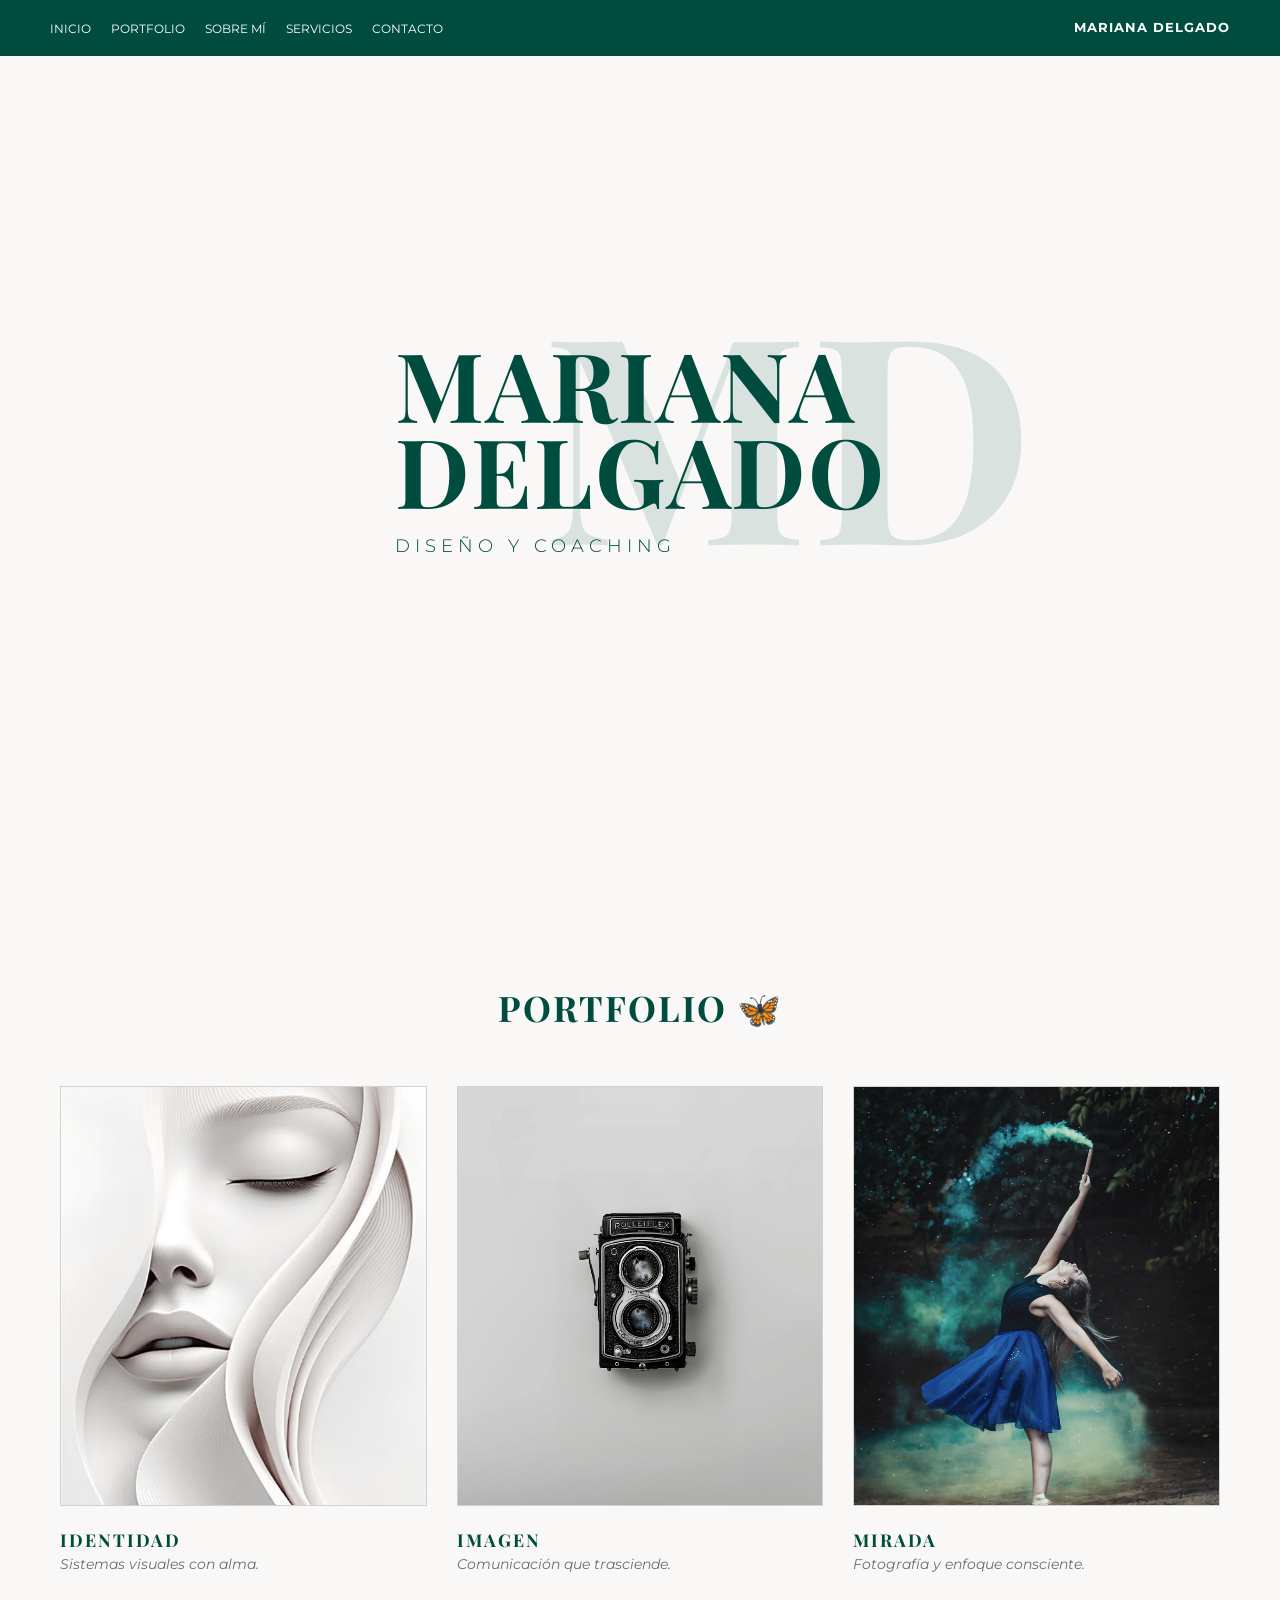
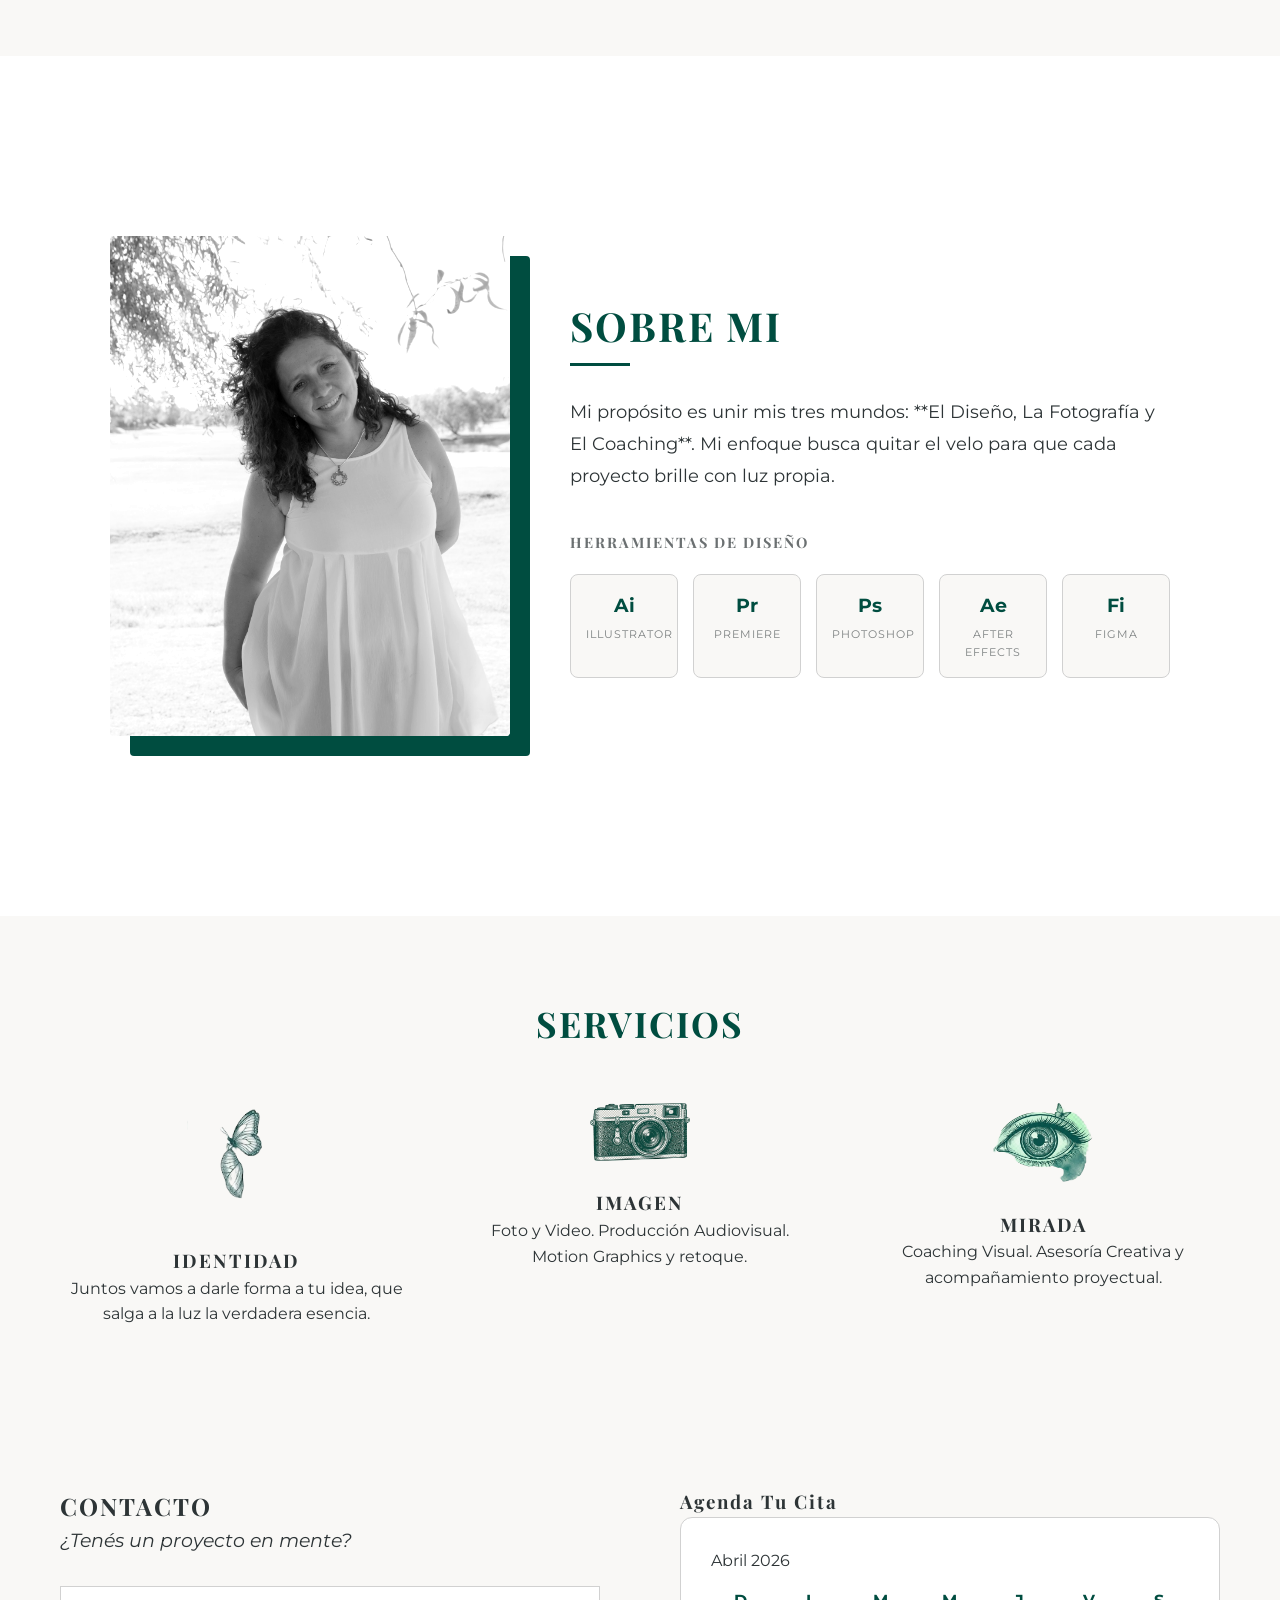
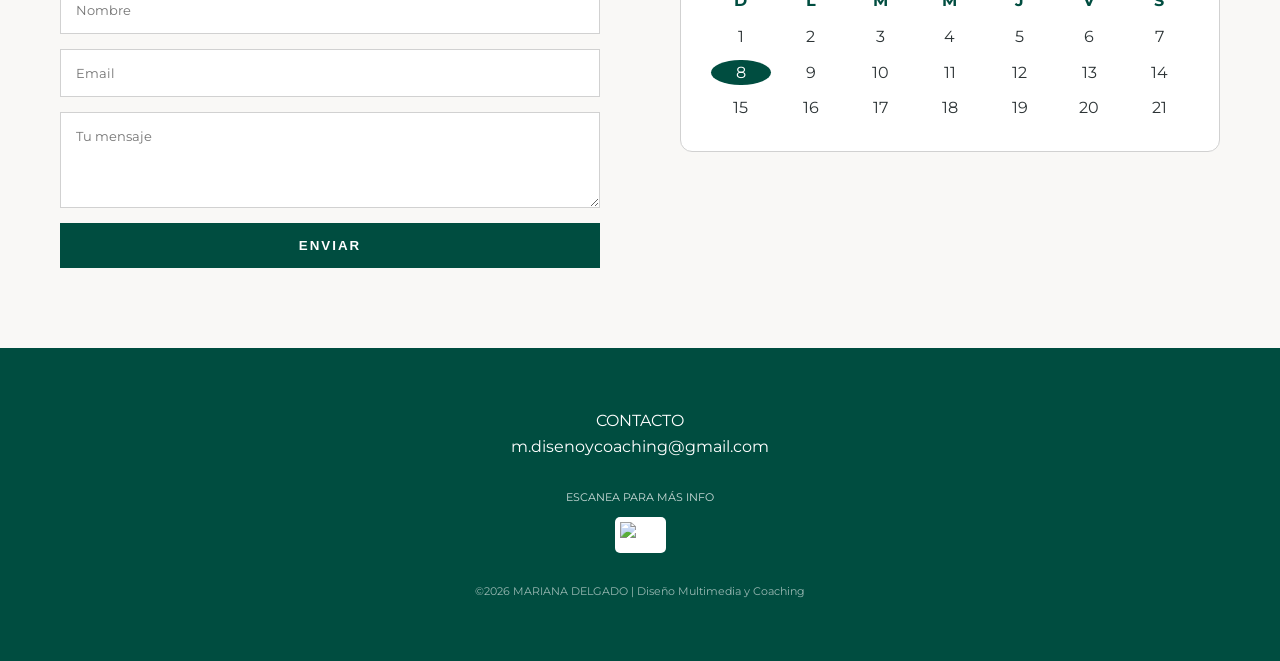
==== index.html @ 4bd64c2e "arreglo2" ====
<!DOCTYPE html>
<html lang="es">
<head>
    <meta charset="UTF-8">
    <meta name="viewport" content="width=device-width, initial-scale=1.0">
    <title>Mariana Delgado | Diseño & Coaching</title>
    <link rel="stylesheet" href="style.css">
    <link href="https://fonts.googleapis.com/css2?family=Montserrat:wght@300;400;700&family=Playfair+Display:ital,wght@0,400;0,700;1,400&display=swap" rel="stylesheet">
</head>
<body>

    <header>
        <nav>
            <ul class="nav-links">
                <li><a href="#inicio">Inicio</a></li>
                <li><a href="#portfolio">Portfolio</a></li>
                <li><a href="#sobre-mi">Sobre Mí</a></li>
                <li><a href="#servicios">Servicios</a></li>
                <li><a href="#contacto">Contacto</a></li>
            </ul>
            <div class="brand-name">MARIANA DELGADO</div>
        </nav>
    </header>

    <main>
        <!-- SECCIÓN HERO -->
        <section id="inicio" class="hero">
            <div class="hero-container">
                <div class="hero-text">
                    <h1>MARIANA <br> DELGADO <span class="initials-outline">MD</span></h1>
                    <p class="subtitle">DISEÑO Y COACHING</p>
                </div>
            </div>
        </section>

        <!-- PORTFOLIO -->
        <section id="portfolio" class="portfolio">
            <div class="container">
                <h2 class="section-title">PORTFOLIO <span class="icon-butterfly">🦋</span></h2>
                <div class="portfolio-grid">
                    <div class="portfolio-item">
                        <div class="img-container">
                            <img src="imagenes/escultura.jpg" alt="Identidad">
                        </div>
                        <div class="portfolio-text">
                            <h3>IDENTIDAD</h3>
                            <p>Sistemas visuales con alma.</p>
                        </div>
                    </div>
                    <div class="portfolio-item">
                        <div class="img-container">
                            <img src="imagenes/camara.jpg" alt="Imagen">
                        </div>
                        <div class="portfolio-text">
                            <h3>IMAGEN</h3>
                            <p>Comunicación que trasciende.</p>
                        </div>
                    </div>
                    <div class="portfolio-item">
                        <div class="img-container">
                            <img src="imagenes/danza.jpg" alt="Mirada">
                        </div>
                        <div class="portfolio-text">
                            <h3>MIRADA</h3>
                            <p>Fotografía y enfoque consciente.</p>
                        </div>
                    </div>
                </div>
            </div>
        </section>

        <!-- SOBRE MÍ (REDiseño Rectangular) -->
<section id="sobre-mi" class="about">
    <div class="container about-flex">
        <div class="about-image-wrapper">
            <img src="imagenes/foto-personal.png" alt="Mariana Delgado" class="about-img-rect">
            <div class="img-overlay-effect"></div>
        </div>
        
        <div class="about-content">
            <div class="about-header">
                <h2>SOBRE MI</h2>
                <div class="about-line"></div>
            </div>
            
            <p class="about-text">
                Mi propósito es unir mis tres mundos: **El Diseño, La Fotografía y El Coaching**. 
                Mi enfoque busca quitar el velo para que cada proyecto brille con luz propia.
            </p>
            
            <div class="tools-container">
                <h3>Herramientas de Diseño</h3>
                <div class="tools-grid">
                    <div class="tool-box"><span class="tool-tag">Ai</span><p>Illustrator</p></div>
                    <div class="tool-box"><span class="tool-tag">Pr</span><p>Premiere</p></div>
                    <div class="tool-box"><span class="tool-tag">Ps</span><p>Photoshop</p></div>
                    <div class="tool-box"><span class="tool-tag">Ae</span><p>After Effects</p></div>
                    <div class="tool-box"><span class="tool-tag">Fi</span><p>Figma</p></div>
                </div>
            </div>
        </div>
    </div>
</section>

        <!-- SERVICIOS -->
        <section id="servicios" class="services">
            <div class="container">
                <h2 class="section-title">SERVICIOS</h2>
                <div class="services-grid">
                    <div class="service-card">
                        <div class="service-icon-wrapper">
                            <img src="imagenes/identidad2.png" alt="Icono" class="service-png">
                        </div>
                        <h3>IDENTIDAD</h3>
                        <p>Juntos vamos a darle forma a tu idea, que salga a la luz la verdadera esencia.</p>
                    </div>
                    <div class="service-card">
                        <div class="service-icon-wrapper">
                            <img src="imagenes/camaravintage.png" alt="Icono" class="service-png">
                        </div>
                        <h3>IMAGEN</h3>
                        <p>Foto y Video. Producción Audiovisual. Motion Graphics y retoque.</p>
                    </div>
                    <div class="service-card">
                        <div class="service-icon-wrapper">
                            <img src="imagenes/mirada 1.png" alt="Icono" class="service-png">
                        </div>
                        <h3>MIRADA</h3>
                        <p>Coaching Visual. Asesoría Creativa y acompañamiento proyectual.</p>
                    </div>
                </div>
            </div>
        </section>

        <!-- CONTACTO -->
        <section id="contacto" class="contact-section">
            <div class="container contact-grid">
                <div class="contacto-bloque">
                    <div class="contacto-header">
                        <h2>CONTACTO</h2>
                        <p>¿Tenés un proyecto en mente?</p>
                    </div>
                    <form action="#" method="post" class="formulario-limpio" id="miFormulario">
                        <input type="text" name="nombre" placeholder="Nombre" required>
                        <input type="email" name="email" placeholder="Email" required>
                        <textarea name="mensaje" placeholder="Tu mensaje" rows="4" required></textarea>
                        <button type="submit" class="btn-enviar">ENVIAR</button>
                    </form>
                </div>

                <div class="calendar-container">
                    <h3>Agenda Tu Cita</h3>
                    <div class="calendar-box">
                        <div class="cal-header">Abril 2026</div>
                        <div class="cal-days">
                            <span class="day-name">D</span><span class="day-name">L</span><span class="day-name">M</span><span class="day-name">M</span><span class="day-name">J</span><span class="day-name">V</span><span class="day-name">S</span>
                            <span class="inactive">1</span><span>2</span><span>3</span><span>4</span><span>5</span><span>6</span><span>7</span>
                            <span class="active">8</span><span>9</span><span>10</span><span>11</span><span>12</span><span>13</span><span>14</span>
                            <span>15</span><span>16</span><span>17</span><span>18</span><span>19</span><span>20</span><span>21</span>
                        </div>
                    </div>
                </div>
            </div>
        </section>
    </main>

    <footer>
        <div class="footer-content">
            <p>CONTACTO</p>
            <p class="email-footer">m.disenoycoaching@gmail.com</p>
            
            <div class="qr-container">
                <p style="font-size: 0.7rem; margin-bottom: 10px; opacity: 0.8;">ESCANEA PARA MÁS INFO</p>
                <img src="imagenes/codigo-qr.png" alt="QR" class="qr-code">
            </div>

            <p class="copy">©2026 MARIANA DELGADO | Diseño Multimedia y Coaching</p>
        </div>
    </footer>

    <script>
        document.getElementById('miFormulario').addEventListener('submit', function(e) {
            e.preventDefault();
            alert('¡Enviaste la información con éxito! En breve nos contactaremos.');
            this.reset();
        });
    </script>
</body>
</html>
---- style.css ----
/* --- VARIABLES Y RESET --- */
:root {
    --verde-principal: #004D40;
    --texto: #2D3436;
    --blanco-fondo: #F9F8F6;
    --gris-borde: #D1D1D1;
    --transition: all 0.4s cubic-bezier(0.25, 0.46, 0.45, 0.94);
}

* {
    margin: 0;
    padding: 0;
    box-sizing: border-box;
}

html { scroll-behavior: smooth; }

body {
    font-family: 'Montserrat', sans-serif;
    color: var(--texto);
    background-color: var(--blanco-fondo);
    line-height: 1.6;
    overflow-x: hidden;
}

/* --- TIPOGRAFÍAS --- */
h1, h2, h3 {
    font-family: 'Playfair Display', serif;
    letter-spacing: 2px;
}

.container {
    max-width: 1200px;
    margin: 0 auto;
    padding: 80px 20px;
}

/* --- HEADER --- */
header {
    background: var(--verde-principal);
    padding: 15px 50px;
    position: fixed;
    width: 100%;
    top: 0;
    z-index: 1000;
}

nav {
    display: flex;
    justify-content: space-between;
    align-items: center;
}

.nav-links {
    display: flex;
    list-style: none;
    gap: 20px;
}

.nav-links a {
    color: white;
    text-decoration: none;
    font-size: 0.75rem;
    text-transform: uppercase;
    transition: opacity 0.3s;
}

.nav-links a:hover { opacity: 0.7; }

.brand-name {
    color: white;
    font-size: 0.8rem;
    font-weight: bold;
    letter-spacing: 1px;
}

/* --- HERO SECTION --- */
.hero {
    height: 100vh;
    display: flex;
    align-items: center;
    position: relative;
}

.hero-container {
    width: 100%;
    display: flex;
    justify-content: center;
}

.hero-text {
    position: relative;
    text-align: left;
}

.hero-text h1 {
    font-size: 6rem;
    color: var(--verde-principal);
    line-height: 0.9;
    z-index: 2;
    position: relative;
}

.initials-outline {
    font-size: 18rem;
    color: var(--verde-principal);
    position: absolute;
    right: -150px;
    top: 50%;
    transform: translateY(-50%);
    pointer-events: none;
    opacity: 0.12;
    font-weight: bold;
    font-family: 'Playfair Display', serif;
}

.subtitle {
    font-size: 1.1rem;
    margin-top: 20px;
    color: var(--verde-principal);
    font-weight: 300;
    letter-spacing: 5px;
}

/* --- PORTFOLIO --- */
.section-title {
    text-align: center;
    font-size: 2.2rem;
    color: var(--verde-principal);
    margin-bottom: 50px;
}

.portfolio-grid {
    display: grid;
    grid-template-columns: repeat(3, 1fr);
    gap: 30px;
}

.img-container {
    border: 1px solid var(--gris-borde);
    height: 420px;
    overflow: hidden;
    margin-bottom: 20px;
    background: #eee;
}

.img-container img {
    width: 100%;
    height: 100%;
    object-fit: cover;
    filter: grayscale(40%);
    transition: transform 0.8s ease, filter 0.8s ease;
}

.portfolio-item:hover .img-container img {
    transform: scale(1.05);
    filter: grayscale(0%);
}

.portfolio-text h3 { font-size: 1.1rem; color: var(--verde-principal); }
.portfolio-text p { font-size: 0.85rem; font-style: italic; opacity: 0.7; }

/* --- SOBRE MI (NUEVO DISEÑO RECTANGULAR) --- */
.about {
    background: #fff;
    padding: 100px 0;
}

.about-flex {
    display: flex;
    gap: 60px;
    align-items: center;
    justify-content: center;
}

/* Imagen Rectangular con Efecto */
.about-image-wrapper {
    position: relative;
    flex: 0 0 400px; /* Ancho fijo para mantener la proporción rectangular */
    height: 500px;
    overflow: hidden;
    border-radius: 4px; /* Bordes apenas redondeados para elegancia */
    box-shadow: 20px 20px 0px var(--verde-principal); /* Sombra sólida decorativa */
    transition: var(--transition);
}

.about-img-rect {
    width: 100%;
    height: 100%;
    object-fit: cover;
    filter: grayscale(100%) contrast(1.1); /* Efecto blanco y negro profesional */
    transition: all 0.6s ease;
}

.about-image-wrapper:hover .about-img-rect {
    filter: grayscale(0%) contrast(1); /* Vuelve al color al pasar el mouse */
    transform: scale(1.05);
}

/* Contenido */
.about-content {
    flex: 1;
    max-width: 600px;
}

.about-header h2 {
    font-size: 2.5rem;
    color: var(--verde-principal);
    margin-bottom: 5px;
}

.about-line {
    width: 60px;
    height: 3px;
    background: var(--verde-principal);
    margin-bottom: 30px;
}

.about-text {
    font-size: 1.1rem;
    line-height: 1.8;
    margin-bottom: 40px;
    color: var(--texto);
}

/* Herramientas Mejor Distribuidas */
.tools-container h3 {
    font-size: 0.9rem;
    text-transform: uppercase;
    letter-spacing: 2px;
    margin-bottom: 20px;
    opacity: 0.7;
}

.tools-grid {
    display: grid;
    grid-template-columns: repeat(auto-fill, minmax(100px, 1fr));
    gap: 15px;
}

.tool-box {
    background: var(--blanco-fondo);
    padding: 15px;
    text-align: center;
    border: 1px solid var(--gris-borde);
    border-radius: 8px;
    transition: all 0.3s ease;
}

.tool-tag {
    display: block;
    font-weight: bold;
    font-size: 1.2rem;
    color: var(--verde-principal);
    margin-bottom: 5px;
}

.tool-box p {
    font-size: 0.7rem;
    text-transform: uppercase;
    letter-spacing: 1px;
    margin: 0;
    opacity: 0.6;
}

/* Efecto hover en herramientas */
.tool-box:hover {
    background: var(--verde-principal);
    border-color: var(--verde-principal);
    transform: translateY(-5px);
}

.tool-box:hover .tool-tag, 
.tool-box:hover p {
    color: white;
    opacity: 1;
}

/* Responsive para esta sección */
@media (max-width: 992px) {
    .about-flex {
        flex-direction: column;
        text-align: center;
    }
    .about-image-wrapper {
        flex: 0 0 auto;
        width: 100%;
        max-width: 350px;
        height: 450px;
        box-shadow: 10px 10px 0px var(--verde-principal);
    }
    .about-line { margin: 0 auto 30px; }
    .tools-grid { justify-content: center; }
}

/* --- SERVICIOS --- */
.services-grid { display: grid; grid-template-columns: repeat(3, 1fr); gap: 50px; text-align: center; }
.service-png { width: 100px; margin-bottom: 20px; transition: transform 0.3s; }
.service-card:hover .service-png { transform: scale(1.1); }

/* --- CONTACTO --- */
.contact-grid { 
    display: grid; 
    grid-template-columns: 1fr 1fr; 
    gap: 80px; 
    align-items: start;
}

.contacto-header { margin-bottom: 30px; }
.contacto-header p { font-style: italic; font-size: 1.2rem; }

.formulario-limpio { display: flex; flex-direction: column; gap: 15px; }
.formulario-limpio input, .formulario-limpio textarea {
    padding: 15px;
    border: 1px solid var(--gris-borde);
    background: white;
    font-family: inherit;
    outline: none;
}

.formulario-limpio input:focus { border-color: var(--verde-principal); }

.btn-enviar {
    background: var(--verde-principal);
    color: white;
    padding: 15px;
    border: none;
    font-weight: bold;
    cursor: pointer;
    letter-spacing: 2px;
    transition: opacity 0.3s;
}

.btn-enviar:hover { opacity: 0.9; }

.calendar-box {
    background: white;
    padding: 30px;
    border: 1px solid var(--gris-borde);
    border-radius: 12px;
}

.cal-days { display: grid; grid-template-columns: repeat(7, 1fr); text-align: center; gap: 10px; margin-top: 15px; }
.day-name { font-weight: bold; color: var(--verde-principal); }
.active { background: var(--verde-principal); color: white; border-radius: 50%; }

/* --- FOOTER --- */
footer {
    background: var(--verde-principal);
    color: white;
    text-align: center;
    padding: 60px 20px;
}

.qr-container { margin: 30px 0; }
.qr-code { 
    width: 100px; 
    background: white; 
    padding: 5px; 
    border-radius: 5px;
}

.copy { font-size: 0.7rem; opacity: 0.6; margin-top: 30px; }

/* --- RESPONSIVE --- */
@media (max-width: 768px) {
    .hero-text h1 { font-size: 3.5rem; }
    .initials-outline { font-size: 8rem; right: -20px; }
    .portfolio-grid, .services-grid, .about-flex, .contact-grid {
        grid-template-columns: 1fr;
        flex-direction: column;
        text-align: center;
        gap: 40px;
    }
    .tools-grid { justify-content: center; flex-wrap: wrap; }
    .about-image img { width: 200px; }
}
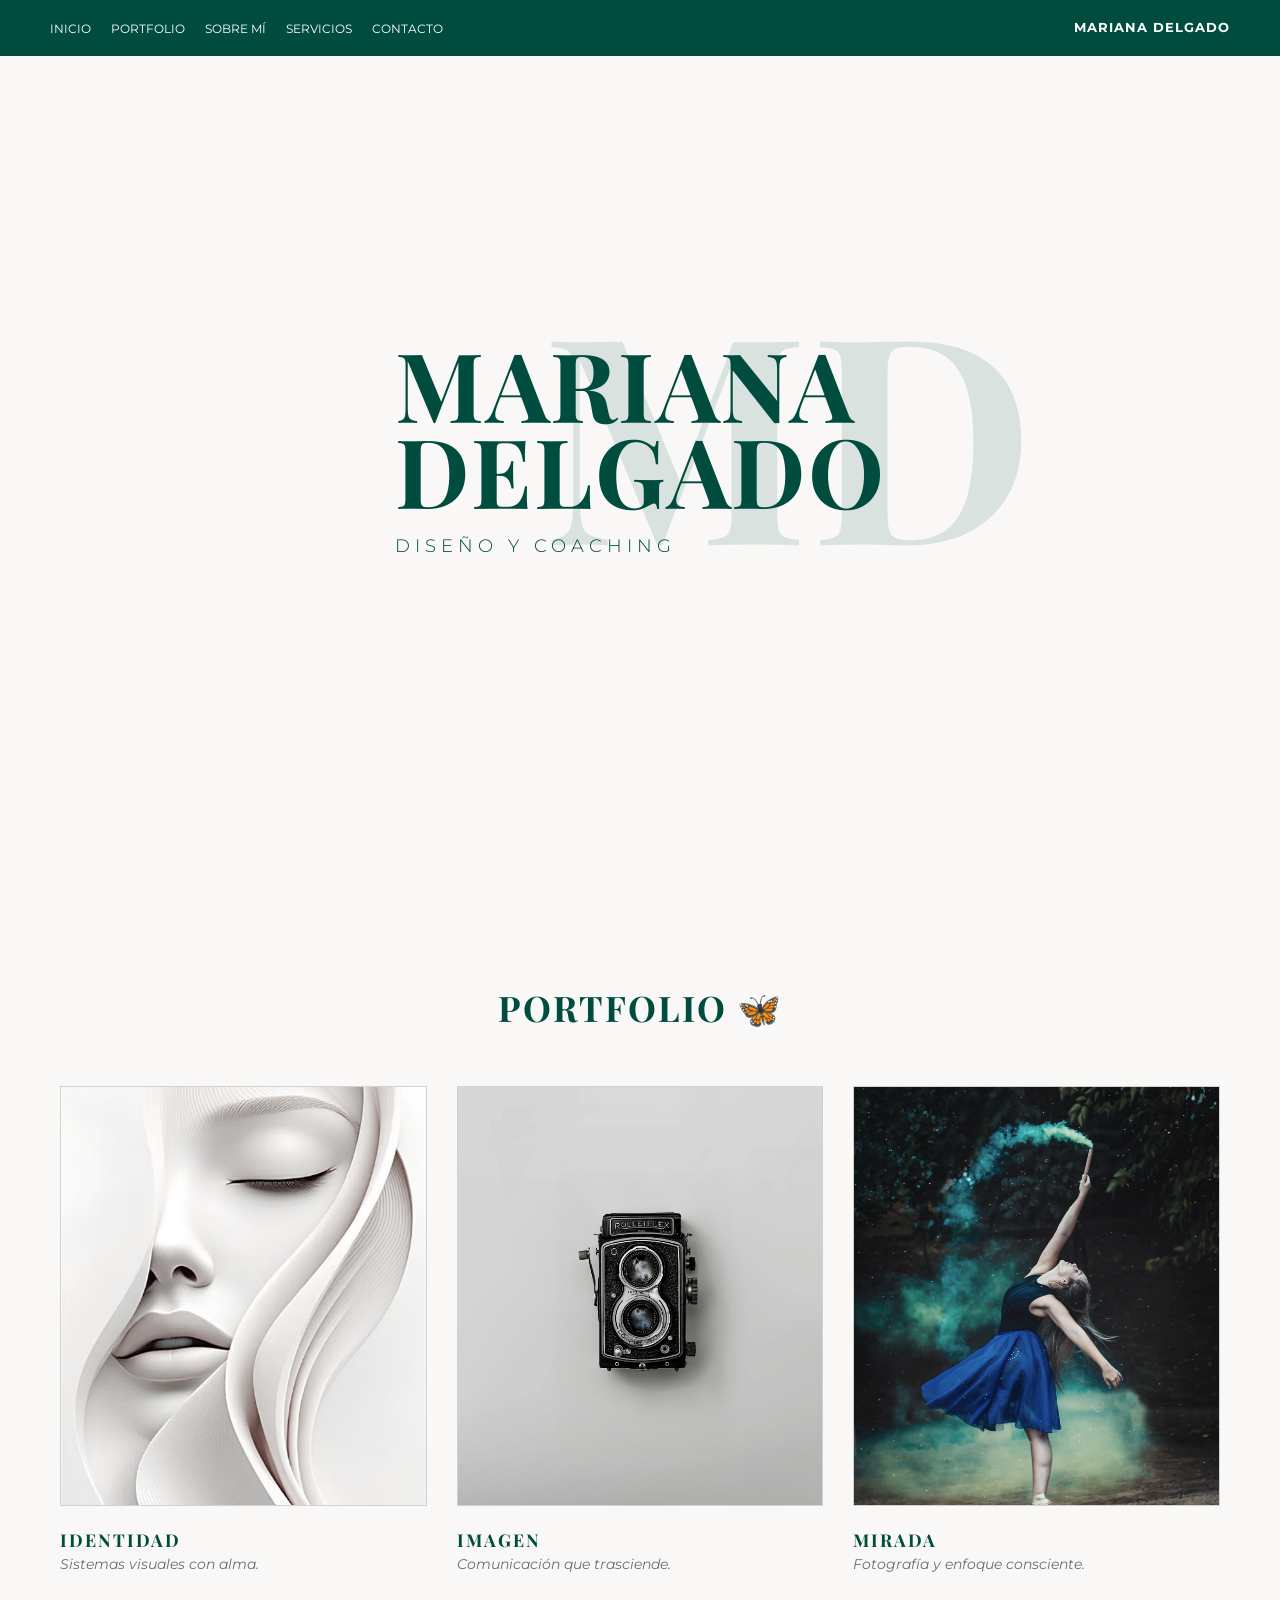
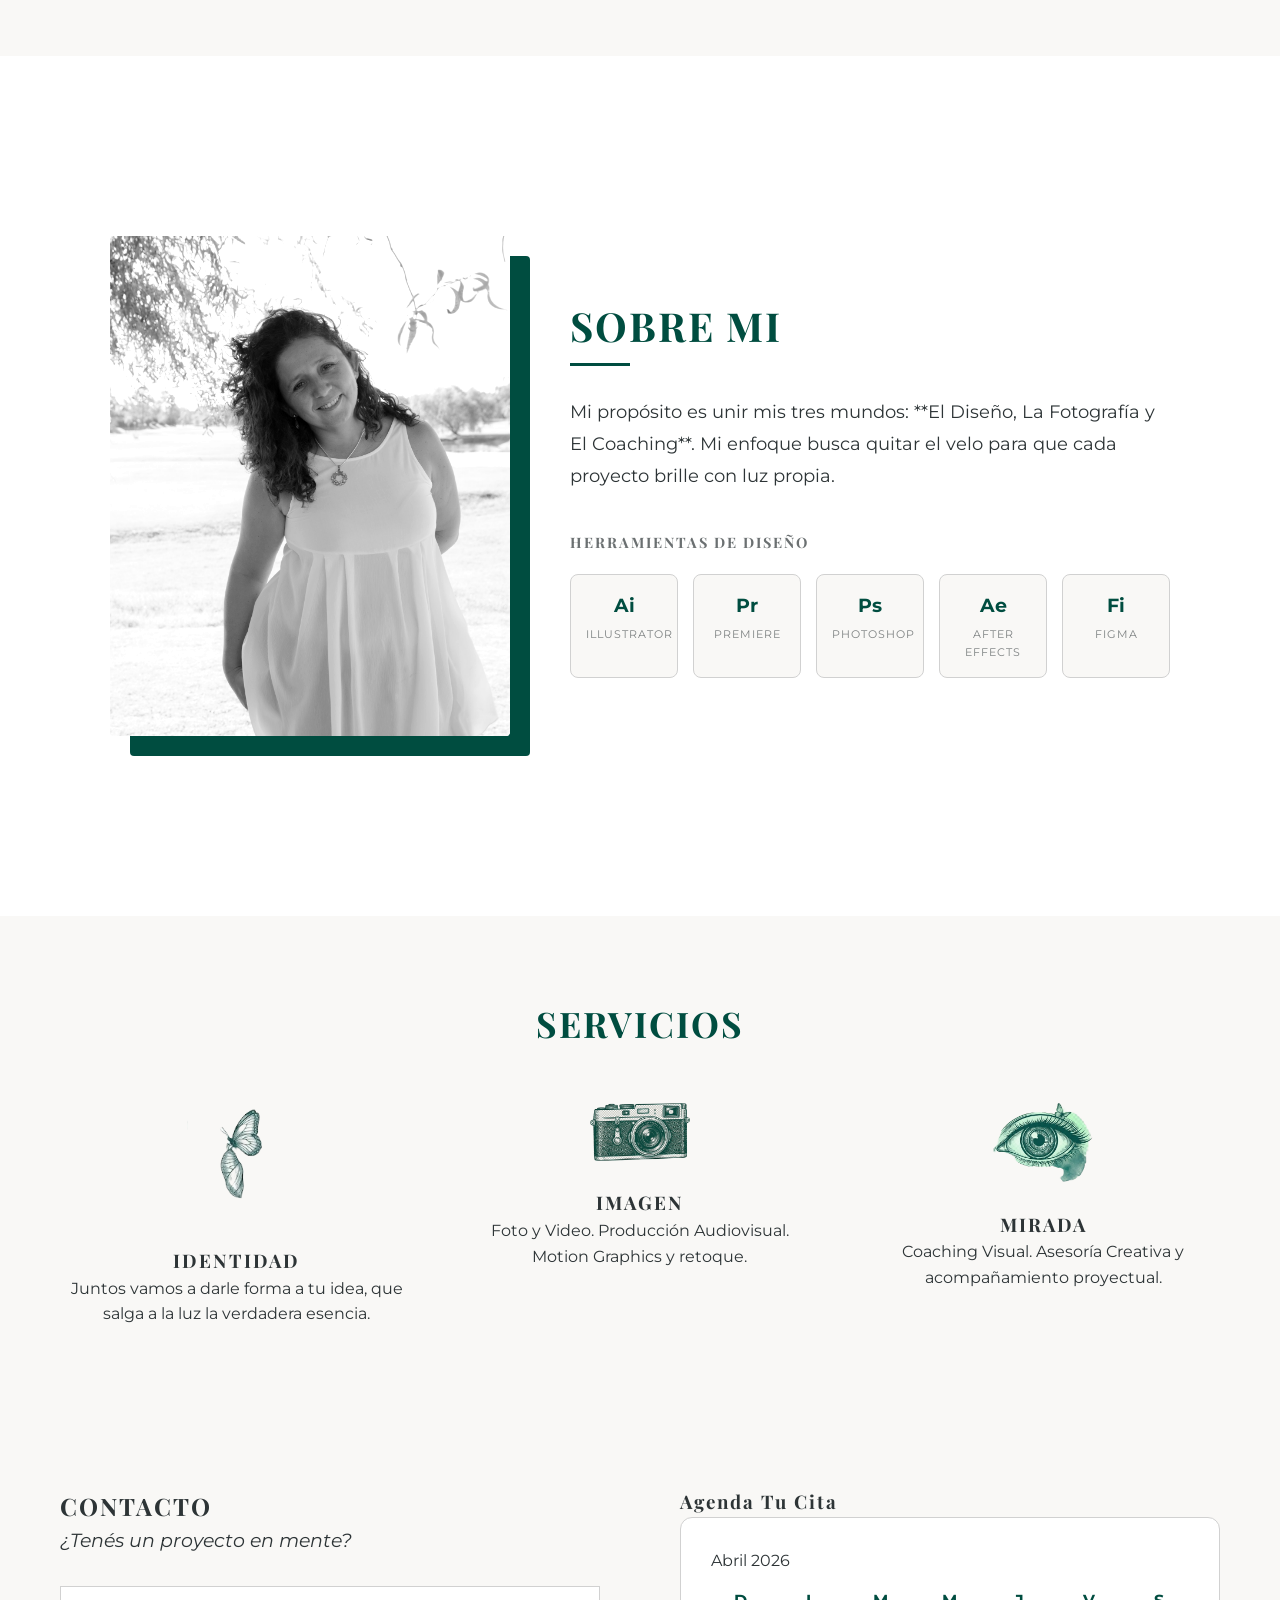
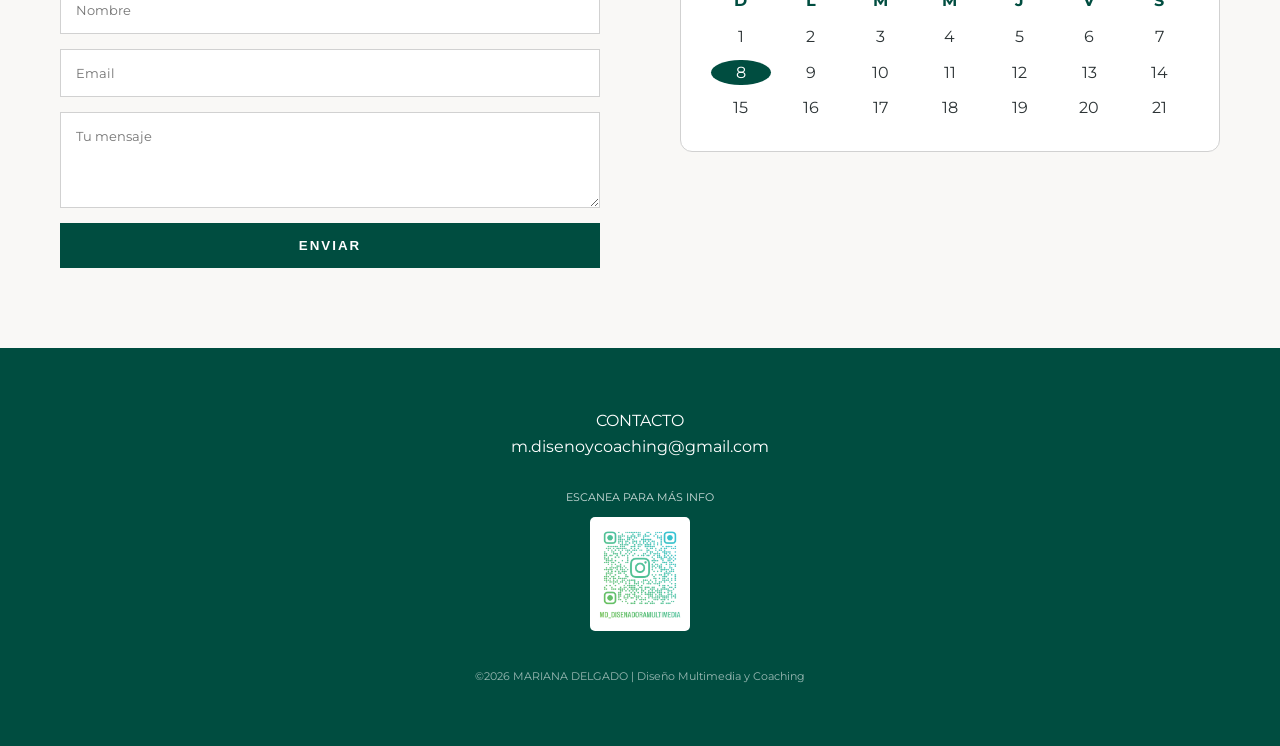
==== commit 352e4ef8: "doas" ====
--- a/index.html
+++ b/index.html
@@ -171,7 +171,7 @@
             
             <div class="qr-container">
                 <p style="font-size: 0.7rem; margin-bottom: 10px; opacity: 0.8;">ESCANEA PARA MÁS INFO</p>
-                <img src="imagenes/codigo-qr.png" alt="QR" class="qr-code">
+                <img src="imagenes/md_disenadoramultimedia_qr.png" alt="QR" class="qr-code">
             </div>
 
             <p class="copy">©2026 MARIANA DELGADO | Diseño Multimedia y Coaching</p>
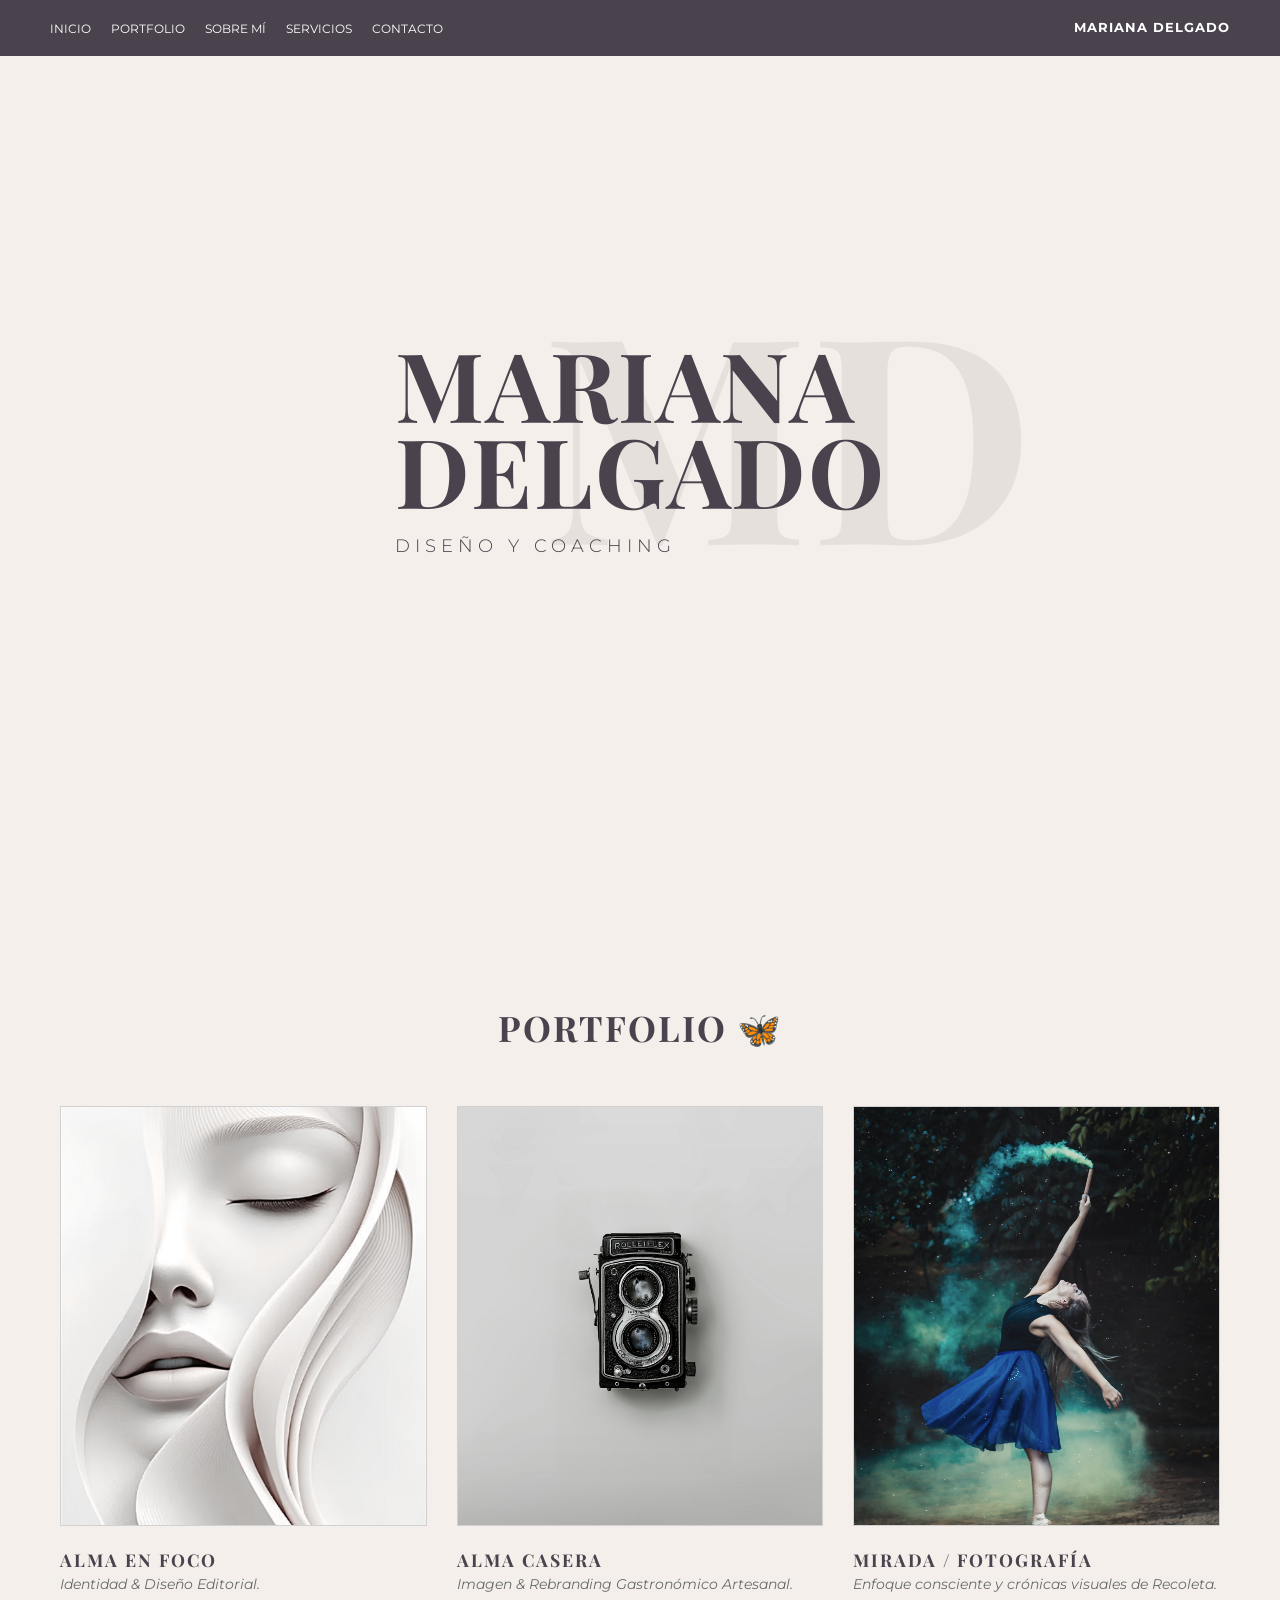
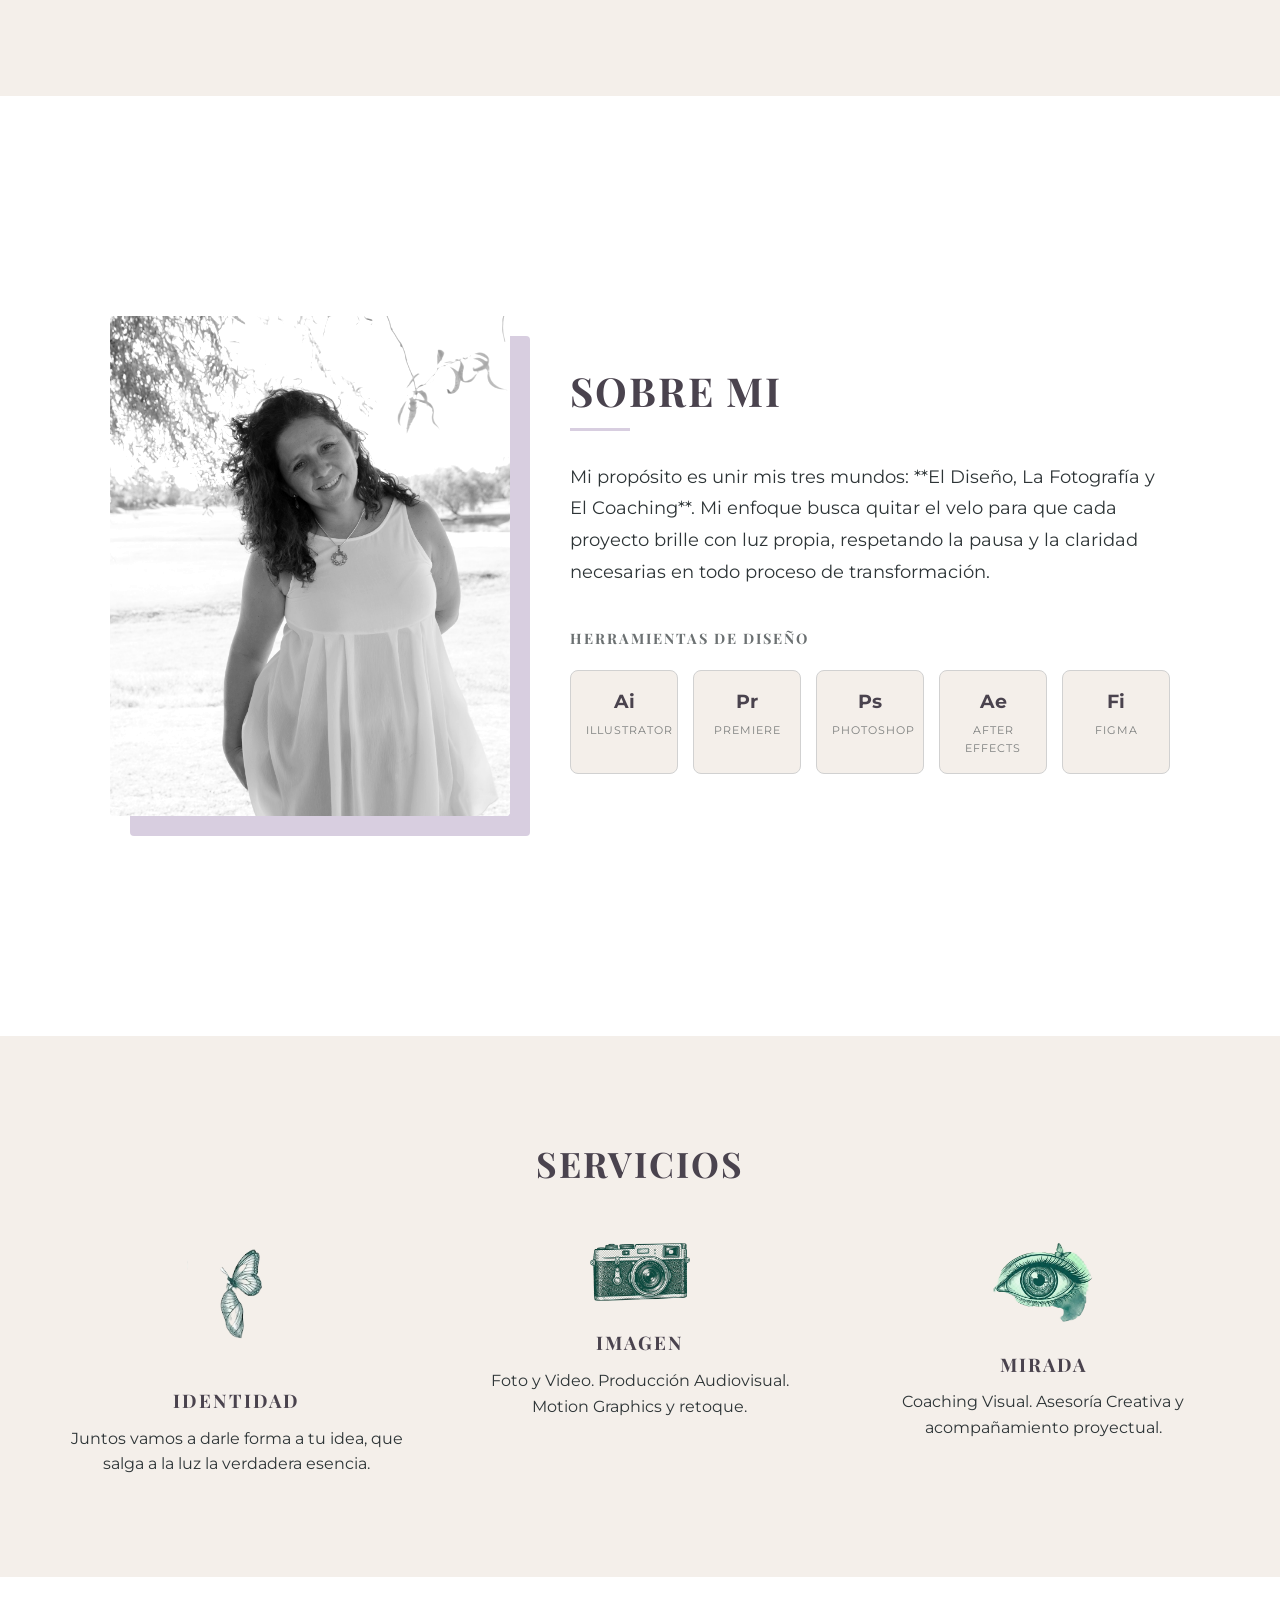
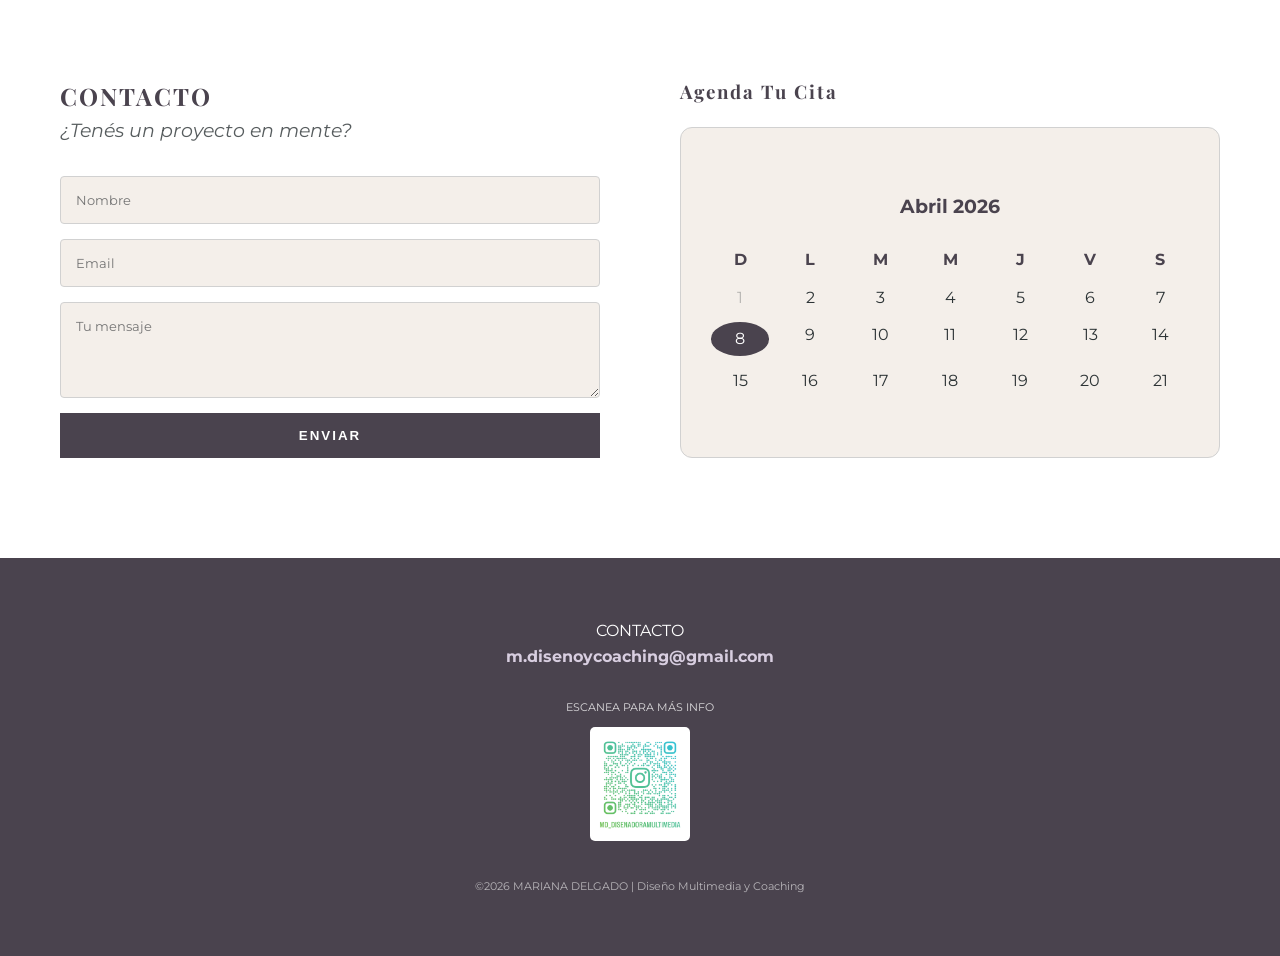
==== commit 4ea5d5ec: "nuevas secciones" ====
--- a/index.html
+++ b/index.html
@@ -1,4 +1,4 @@
-   <!DOCTYPE html>
+  <!DOCTYPE html>
 <html lang="es">
 <head>
     <meta charset="UTF-8">
@@ -23,7 +23,6 @@
     </header>
 
     <main>
-        <!-- SECCIÓN HERO -->
         <section id="inicio" class="hero">
             <div class="hero-container">
                 <div class="hero-text">
@@ -33,76 +32,77 @@
             </div>
         </section>
 
-        <!-- PORTFOLIO -->
         <section id="portfolio" class="portfolio">
             <div class="container">
                 <h2 class="section-title">PORTFOLIO <span class="icon-butterfly">🦋</span></h2>
                 <div class="portfolio-grid">
-                    <div class="portfolio-item">
+                    
+                    <a href="alma-en-foco.html" class="portfolio-item">
                         <div class="img-container">
-                            <img src="imagenes/escultura.jpg" alt="Identidad">
+                            <img src="imagenes/escultura.jpg" alt="Libros Alma en Foco">
                         </div>
                         <div class="portfolio-text">
-                            <h3>IDENTIDAD</h3>
-                            <p>Sistemas visuales con alma.</p>
+                            <h3>ALMA EN FOCO</h3>
+                            <p>Identidad & Diseño Editorial.</p>
                         </div>
-                    </div>
-                    <div class="portfolio-item">
+                    </a>
+
+                    <a href="alma-casera.html" class="portfolio-item">
                         <div class="img-container">
-                            <img src="imagenes/camara.jpg" alt="Imagen">
+                            <img src="imagenes/camara.jpg" alt="Rebranding Alma Casera">
                         </div>
                         <div class="portfolio-text">
-                            <h3>IMAGEN</h3>
-                            <p>Comunicación que trasciende.</p>
+                            <h3>ALMA CASERA</h3>
+                            <p>Imagen & Rebranding Gastronómico Artesanal.</p>
                         </div>
-                    </div>
-                    <div class="portfolio-item">
+                    </a>
+
+                    <a href="fotografia.html" class="portfolio-item">
                         <div class="img-container">
-                            <img src="imagenes/danza.jpg" alt="Mirada">
+                            <img src="imagenes/danza.jpg" alt="Colección de Fotos Recoleta">
                         </div>
                         <div class="portfolio-text">
-                            <h3>MIRADA</h3>
-                            <p>Fotografía y enfoque consciente.</p>
+                            <h3>MIRADA / FOTOGRAFÍA</h3>
+                            <p>Enfoque consciente y crónicas visuales de Recoleta.</p>
+                        </div>
+                    </a>
+
+                </div>
+            </div>
+        </section>
+
+        <section id="sobre-mi" class="about">
+            <div class="container about-flex">
+                <div class="about-image-wrapper">
+                    <img src="imagenes/foto-personal.png" alt="Mariana Delgado" class="about-img-rect">
+                    <div class="img-overlay-effect"></div>
+                </div>
+                
+                <div class="about-content">
+                    <div class="about-header">
+                        <h2>SOBRE MI</h2>
+                        <div class="about-line"></div>
+                    </div>
+                    
+                    <p class="about-text">
+                        Mi propósito es unir mis tres mundos: **El Diseño, La Fotografía y El Coaching**. 
+                        Mi enfoque busca quitar el velo para que cada proyecto brille con luz propia, respetando la pausa y la claridad necesarias en todo proceso de transformación.
+                    </p>
+                    
+                    <div class="tools-container">
+                        <h3>Herramientas de Diseño</h3>
+                        <div class="tools-grid">
+                            <div class="tool-box"><span class="tool-tag">Ai</span><p>Illustrator</p></div>
+                            <div class="tool-box"><span class="tool-tag">Pr</span><p>Premiere</p></div>
+                            <div class="tool-box"><span class="tool-tag">Ps</span><p>Photoshop</p></div>
+                            <div class="tool-box"><span class="tool-tag">Ae</span><p>After Effects</p></div>
+                            <div class="tool-box"><span class="tool-tag">Fi</span><p>Figma</p></div>
                         </div>
                     </div>
                 </div>
             </div>
         </section>
 
-        <!-- SOBRE MÍ (REDiseño Rectangular) -->
-<section id="sobre-mi" class="about">
-    <div class="container about-flex">
-        <div class="about-image-wrapper">
-            <img src="imagenes/foto-personal.png" alt="Mariana Delgado" class="about-img-rect">
-            <div class="img-overlay-effect"></div>
-        </div>
-        
-        <div class="about-content">
-            <div class="about-header">
-                <h2>SOBRE MI</h2>
-                <div class="about-line"></div>
-            </div>
-            
-            <p class="about-text">
-                Mi propósito es unir mis tres mundos: **El Diseño, La Fotografía y El Coaching**. 
-                Mi enfoque busca quitar el velo para que cada proyecto brille con luz propia.
-            </p>
-            
-            <div class="tools-container">
-                <h3>Herramientas de Diseño</h3>
-                <div class="tools-grid">
-                    <div class="tool-box"><span class="tool-tag">Ai</span><p>Illustrator</p></div>
-                    <div class="tool-box"><span class="tool-tag">Pr</span><p>Premiere</p></div>
-                    <div class="tool-box"><span class="tool-tag">Ps</span><p>Photoshop</p></div>
-                    <div class="tool-box"><span class="tool-tag">Ae</span><p>After Effects</p></div>
-                    <div class="tool-box"><span class="tool-tag">Fi</span><p>Figma</p></div>
-                </div>
-            </div>
-        </div>
-    </div>
-</section>
-
-        <!-- SERVICIOS -->
         <section id="servicios" class="services">
             <div class="container">
                 <h2 class="section-title">SERVICIOS</h2>
@@ -132,7 +132,6 @@
             </div>
         </section>
 
-        <!-- CONTACTO -->
         <section id="contacto" class="contact-section">
             <div class="container contact-grid">
                 <div class="contacto-bloque">
--- a/style.css
+++ b/style.css
@@ -1,8 +1,10 @@
-/* --- VARIABLES Y RESET --- */
+/* --- VARIABLES Y RESET (NUEVA PALETA MINIMALISTA) --- */
 :root {
-    --verde-principal: #004D40;
+    --lavanda-desaturado: #D8CEE0;    /* Tono seda del Figma */
+    --gris-lavanda-oscuro: #4A434E;  /* Reemplaza al verde principal para textos/headers legibles */
+    --champan-arena: #F4EFEA;        /* Fondo sutil y orgánico de la página */
+    --blanco-puro: #FFFFFF;
     --texto: #2D3436;
-    --blanco-fondo: #F9F8F6;
     --gris-borde: #D1D1D1;
     --transition: all 0.4s cubic-bezier(0.25, 0.46, 0.45, 0.94);
 }
@@ -18,7 +20,7 @@
 body {
     font-family: 'Montserrat', sans-serif;
     color: var(--texto);
-    background-color: var(--blanco-fondo);
+    background-color: var(--champan-arena);
     line-height: 1.6;
     overflow-x: hidden;
 }
@@ -32,12 +34,12 @@
 .container {
     max-width: 1200px;
     margin: 0 auto;
-    padding: 80px 20px;
+    padding: 100px 20px; /* Brinda respiración y aire entre tus bloques visuales */
 }
 
 /* --- HEADER --- */
 header {
-    background: var(--verde-principal);
+    background: var(--gris-lavanda-oscuro);
     padding: 15px 50px;
     position: fixed;
     width: 100%;
@@ -95,7 +97,7 @@
 
 .hero-text h1 {
     font-size: 6rem;
-    color: var(--verde-principal);
+    color: var(--gris-lavanda-oscuro);
     line-height: 0.9;
     z-index: 2;
     position: relative;
@@ -103,13 +105,13 @@
 
 .initials-outline {
     font-size: 18rem;
-    color: var(--verde-principal);
+    color: var(--gris-lavanda-oscuro);
     position: absolute;
     right: -150px;
     top: 50%;
     transform: translateY(-50%);
     pointer-events: none;
-    opacity: 0.12;
+    opacity: 0.08; /* Marca de agua sutil */
     font-weight: bold;
     font-family: 'Playfair Display', serif;
 }
@@ -117,7 +119,7 @@
 .subtitle {
     font-size: 1.1rem;
     margin-top: 20px;
-    color: var(--verde-principal);
+    color: var(--gris-lavanda-oscuro);
     font-weight: 300;
     letter-spacing: 5px;
 }
@@ -126,7 +128,7 @@
 .section-title {
     text-align: center;
     font-size: 2.2rem;
-    color: var(--verde-principal);
+    color: var(--gris-lavanda-oscuro);
     margin-bottom: 50px;
 }
 
@@ -134,6 +136,12 @@
     display: grid;
     grid-template-columns: repeat(3, 1fr);
     gap: 30px;
+}
+
+.portfolio-item {
+    text-decoration: none;
+    color: inherit;
+    display: block;
 }
 
 .img-container {
@@ -157,13 +165,13 @@
     filter: grayscale(0%);
 }
 
-.portfolio-text h3 { font-size: 1.1rem; color: var(--verde-principal); }
+.portfolio-text h3 { font-size: 1.1rem; color: var(--gris-lavanda-oscuro); }
 .portfolio-text p { font-size: 0.85rem; font-style: italic; opacity: 0.7; }
 
-/* --- SOBRE MI (NUEVO DISEÑO RECTANGULAR) --- */
+/* --- SOBRE MI --- */
 .about {
-    background: #fff;
-    padding: 100px 0;
+    background: var(--blanco-puro);
+    padding: 120px 0;
 }
 
 .about-flex {
@@ -173,14 +181,13 @@
     justify-content: center;
 }
 
-/* Imagen Rectangular con Efecto */
 .about-image-wrapper {
     position: relative;
-    flex: 0 0 400px; /* Ancho fijo para mantener la proporción rectangular */
+    flex: 0 0 400px;
     height: 500px;
     overflow: hidden;
-    border-radius: 4px; /* Bordes apenas redondeados para elegancia */
-    box-shadow: 20px 20px 0px var(--verde-principal); /* Sombra sólida decorativa */
+    border-radius: 4px;
+    box-shadow: 20px 20px 0px var(--lavanda-desaturado); /* Sombra con el acento lavanda */
     transition: var(--transition);
 }
 
@@ -188,16 +195,15 @@
     width: 100%;
     height: 100%;
     object-fit: cover;
-    filter: grayscale(100%) contrast(1.1); /* Efecto blanco y negro profesional */
+    filter: grayscale(100%) contrast(1.1);
     transition: all 0.6s ease;
 }
 
 .about-image-wrapper:hover .about-img-rect {
-    filter: grayscale(0%) contrast(1); /* Vuelve al color al pasar el mouse */
+    filter: grayscale(0%) contrast(1);
     transform: scale(1.05);
 }
 
-/* Contenido */
 .about-content {
     flex: 1;
     max-width: 600px;
@@ -205,14 +211,14 @@
 
 .about-header h2 {
     font-size: 2.5rem;
-    color: var(--verde-principal);
+    color: var(--gris-lavanda-oscuro);
     margin-bottom: 5px;
 }
 
 .about-line {
     width: 60px;
     height: 3px;
-    background: var(--verde-principal);
+    background: var(--lavanda-desaturado);
     margin-bottom: 30px;
 }
 
@@ -223,7 +229,7 @@
     color: var(--texto);
 }
 
-/* Herramientas Mejor Distribuidas */
+/* Herramientas e Interactividad */
 .tools-container h3 {
     font-size: 0.9rem;
     text-transform: uppercase;
@@ -239,7 +245,7 @@
 }
 
 .tool-box {
-    background: var(--blanco-fondo);
+    background: var(--champan-arena);
     padding: 15px;
     text-align: center;
     border: 1px solid var(--gris-borde);
@@ -251,7 +257,7 @@
     display: block;
     font-weight: bold;
     font-size: 1.2rem;
-    color: var(--verde-principal);
+    color: var(--gris-lavanda-oscuro);
     margin-bottom: 5px;
 }
 
@@ -259,14 +265,12 @@
     font-size: 0.7rem;
     text-transform: uppercase;
     letter-spacing: 1px;
-    margin: 0;
     opacity: 0.6;
 }
 
-/* Efecto hover en herramientas */
 .tool-box:hover {
-    background: var(--verde-principal);
-    border-color: var(--verde-principal);
+    background: var(--gris-lavanda-oscuro);
+    border-color: var(--gris-lavanda-oscuro);
     transform: translateY(-5px);
 }
 
@@ -276,7 +280,105 @@
     opacity: 1;
 }
 
-/* Responsive para esta sección */
+/* --- SERVICIOS --- */
+.services {
+    background-color: var(--champan-arena);
+}
+.services-grid { display: grid; grid-template-columns: repeat(3, 1fr); gap: 50px; text-align: center; }
+.service-png { width: 100px; margin-bottom: 20px; transition: transform 0.3s; }
+.service-card:hover .service-png { transform: scale(1.1); }
+.service-card h3 { color: var(--gris-lavanda-oscuro); margin-bottom: 10px;}
+
+/* --- CONTACTO (ARMONIZADO ALTA VISUAL) --- */
+.contact-section {
+    background: var(--blanco-puro);
+}
+
+.contact-grid { 
+    display: grid; 
+    grid-template-columns: 1fr 1fr; 
+    gap: 80px; 
+    align-items: stretch; /* Equilibra simétricamente la altura del formulario y del calendario */
+}
+
+.contacto-bloque { 
+    display: flex;
+    flex-direction: column;
+    justify-content: space-between;
+}
+.contacto-header { margin-bottom: 30px; }
+.contacto-header h2 { color: var(--gris-lavanda-oscuro); }
+.contacto-header p { font-style: italic; font-size: 1.2rem; opacity: 0.8; }
+
+.formulario-limpio { display: flex; flex-direction: column; gap: 15px; flex-grow: 1; }
+.formulario-limpio input, .formulario-limpio textarea {
+    padding: 15px;
+    border: 1px solid var(--gris-borde);
+    background: var(--champan-arena);
+    font-family: inherit;
+    outline: none;
+    border-radius: 4px;
+}
+
+.formulario-limpio input:focus, .formulario-limpio textarea:focus { border-color: var(--gris-lavanda-oscuro); }
+
+.btn-enviar {
+    background: var(--gris-lavanda-oscuro);
+    color: white;
+    padding: 15px;
+    border: none;
+    font-weight: bold;
+    cursor: pointer;
+    letter-spacing: 2px;
+    transition: background 0.3s;
+    margin-top: auto; /* Empuja el botón al fondo de la caja */
+}
+
+.btn-enviar:hover { background: var(--lavanda-desaturado); color: var(--gris-lavanda-oscuro); }
+
+.calendar-container {
+    display: flex;
+    flex-direction: column;
+}
+.calendar-container h3 { margin-bottom: 20px; color: var(--gris-lavanda-oscuro); }
+
+.calendar-box {
+    background: var(--champan-arena);
+    padding: 30px;
+    border: 1px solid var(--gris-borde);
+    border-radius: 12px;
+    flex-grow: 1; /* Estira el calendario proporcionalmente con la altura del form */
+    display: flex;
+    flex-direction: column;
+    justify-content: center;
+}
+
+.cal-header { font-weight: bold; text-align: center; color: var(--gris-lavanda-oscuro); font-size: 1.2rem; }
+.cal-days { display: grid; grid-template-columns: repeat(7, 1fr); text-align: center; gap: 12px; margin-top: 25px; }
+.day-name { font-weight: bold; color: var(--gris-lavanda-oscuro); }
+.active { background: var(--gris-lavanda-oscuro); color: white; border-radius: 50%; padding: 4px; }
+.inactive { opacity: 0.3; }
+
+/* --- FOOTER --- */
+footer {
+    background: var(--gris-lavanda-oscuro);
+    color: white;
+    text-align: center;
+    padding: 60px 20px;
+}
+
+.email-footer { color: var(--lavanda-desaturado); font-weight: bold; }
+.qr-container { margin: 30px 0; }
+.qr-code { 
+    width: 100px; 
+    background: white; 
+    padding: 5px; 
+    border-radius: 5px;
+}
+
+.copy { font-size: 0.7rem; opacity: 0.6; margin-top: 30px; }
+
+/* --- RESPONSIVE --- */
 @media (max-width: 992px) {
     .about-flex {
         flex-direction: column;
@@ -287,91 +389,18 @@
         width: 100%;
         max-width: 350px;
         height: 450px;
-        box-shadow: 10px 10px 0px var(--verde-principal);
+        box-shadow: 10px 10px 0px var(--lavanda-desaturado);
     }
     .about-line { margin: 0 auto 30px; }
     .tools-grid { justify-content: center; }
 }
 
-/* --- SERVICIOS --- */
-.services-grid { display: grid; grid-template-columns: repeat(3, 1fr); gap: 50px; text-align: center; }
-.service-png { width: 100px; margin-bottom: 20px; transition: transform 0.3s; }
-.service-card:hover .service-png { transform: scale(1.1); }
-
-/* --- CONTACTO --- */
-.contact-grid { 
-    display: grid; 
-    grid-template-columns: 1fr 1fr; 
-    gap: 80px; 
-    align-items: start;
-}
-
-.contacto-header { margin-bottom: 30px; }
-.contacto-header p { font-style: italic; font-size: 1.2rem; }
-
-.formulario-limpio { display: flex; flex-direction: column; gap: 15px; }
-.formulario-limpio input, .formulario-limpio textarea {
-    padding: 15px;
-    border: 1px solid var(--gris-borde);
-    background: white;
-    font-family: inherit;
-    outline: none;
-}
-
-.formulario-limpio input:focus { border-color: var(--verde-principal); }
-
-.btn-enviar {
-    background: var(--verde-principal);
-    color: white;
-    padding: 15px;
-    border: none;
-    font-weight: bold;
-    cursor: pointer;
-    letter-spacing: 2px;
-    transition: opacity 0.3s;
-}
-
-.btn-enviar:hover { opacity: 0.9; }
-
-.calendar-box {
-    background: white;
-    padding: 30px;
-    border: 1px solid var(--gris-borde);
-    border-radius: 12px;
-}
-
-.cal-days { display: grid; grid-template-columns: repeat(7, 1fr); text-align: center; gap: 10px; margin-top: 15px; }
-.day-name { font-weight: bold; color: var(--verde-principal); }
-.active { background: var(--verde-principal); color: white; border-radius: 50%; }
-
-/* --- FOOTER --- */
-footer {
-    background: var(--verde-principal);
-    color: white;
-    text-align: center;
-    padding: 60px 20px;
-}
-
-.qr-container { margin: 30px 0; }
-.qr-code { 
-    width: 100px; 
-    background: white; 
-    padding: 5px; 
-    border-radius: 5px;
-}
-
-.copy { font-size: 0.7rem; opacity: 0.6; margin-top: 30px; }
-
-/* --- RESPONSIVE --- */
 @media (max-width: 768px) {
     .hero-text h1 { font-size: 3.5rem; }
     .initials-outline { font-size: 8rem; right: -20px; }
-    .portfolio-grid, .services-grid, .about-flex, .contact-grid {
+    .portfolio-grid, .services-grid, .contact-grid {
         grid-template-columns: 1fr;
-        flex-direction: column;
-        text-align: center;
         gap: 40px;
     }
-    .tools-grid { justify-content: center; flex-wrap: wrap; }
-    .about-image img { width: 200px; }
+    .contact-grid { align-items: start; }
 }
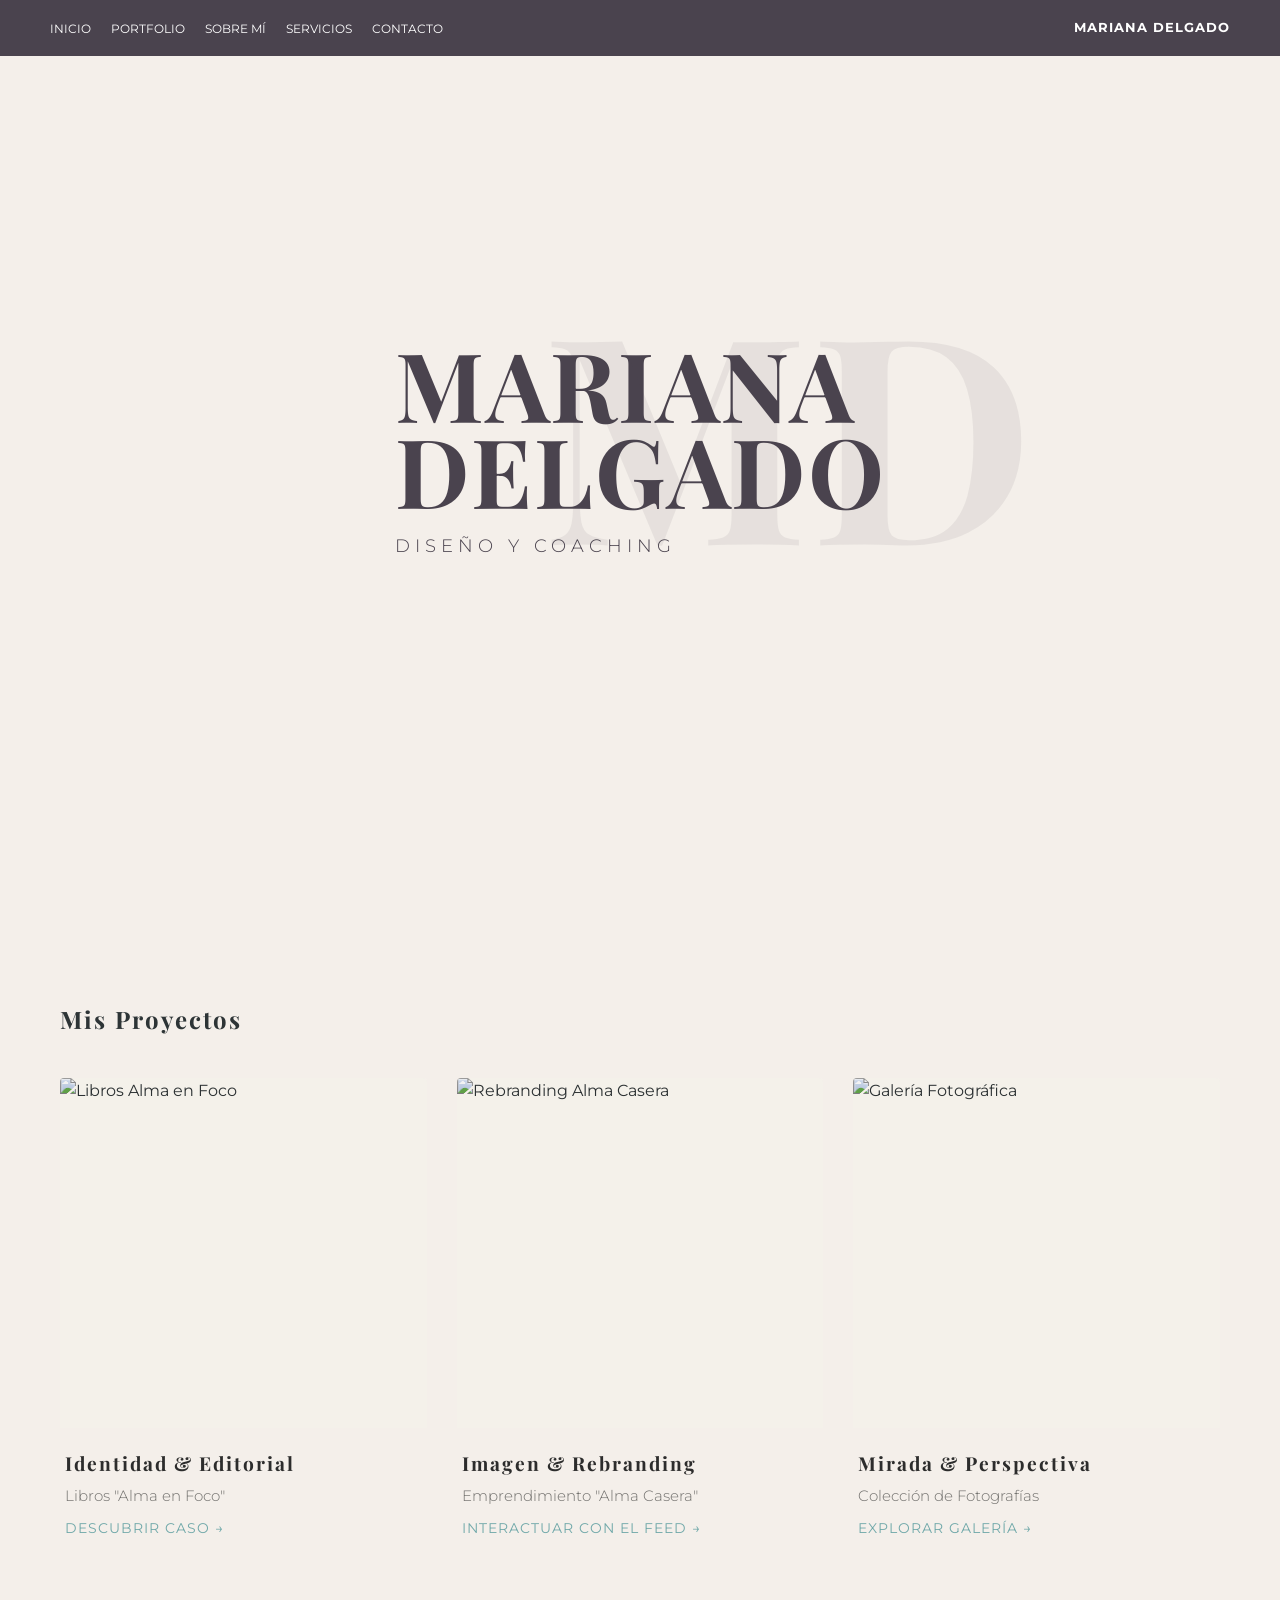
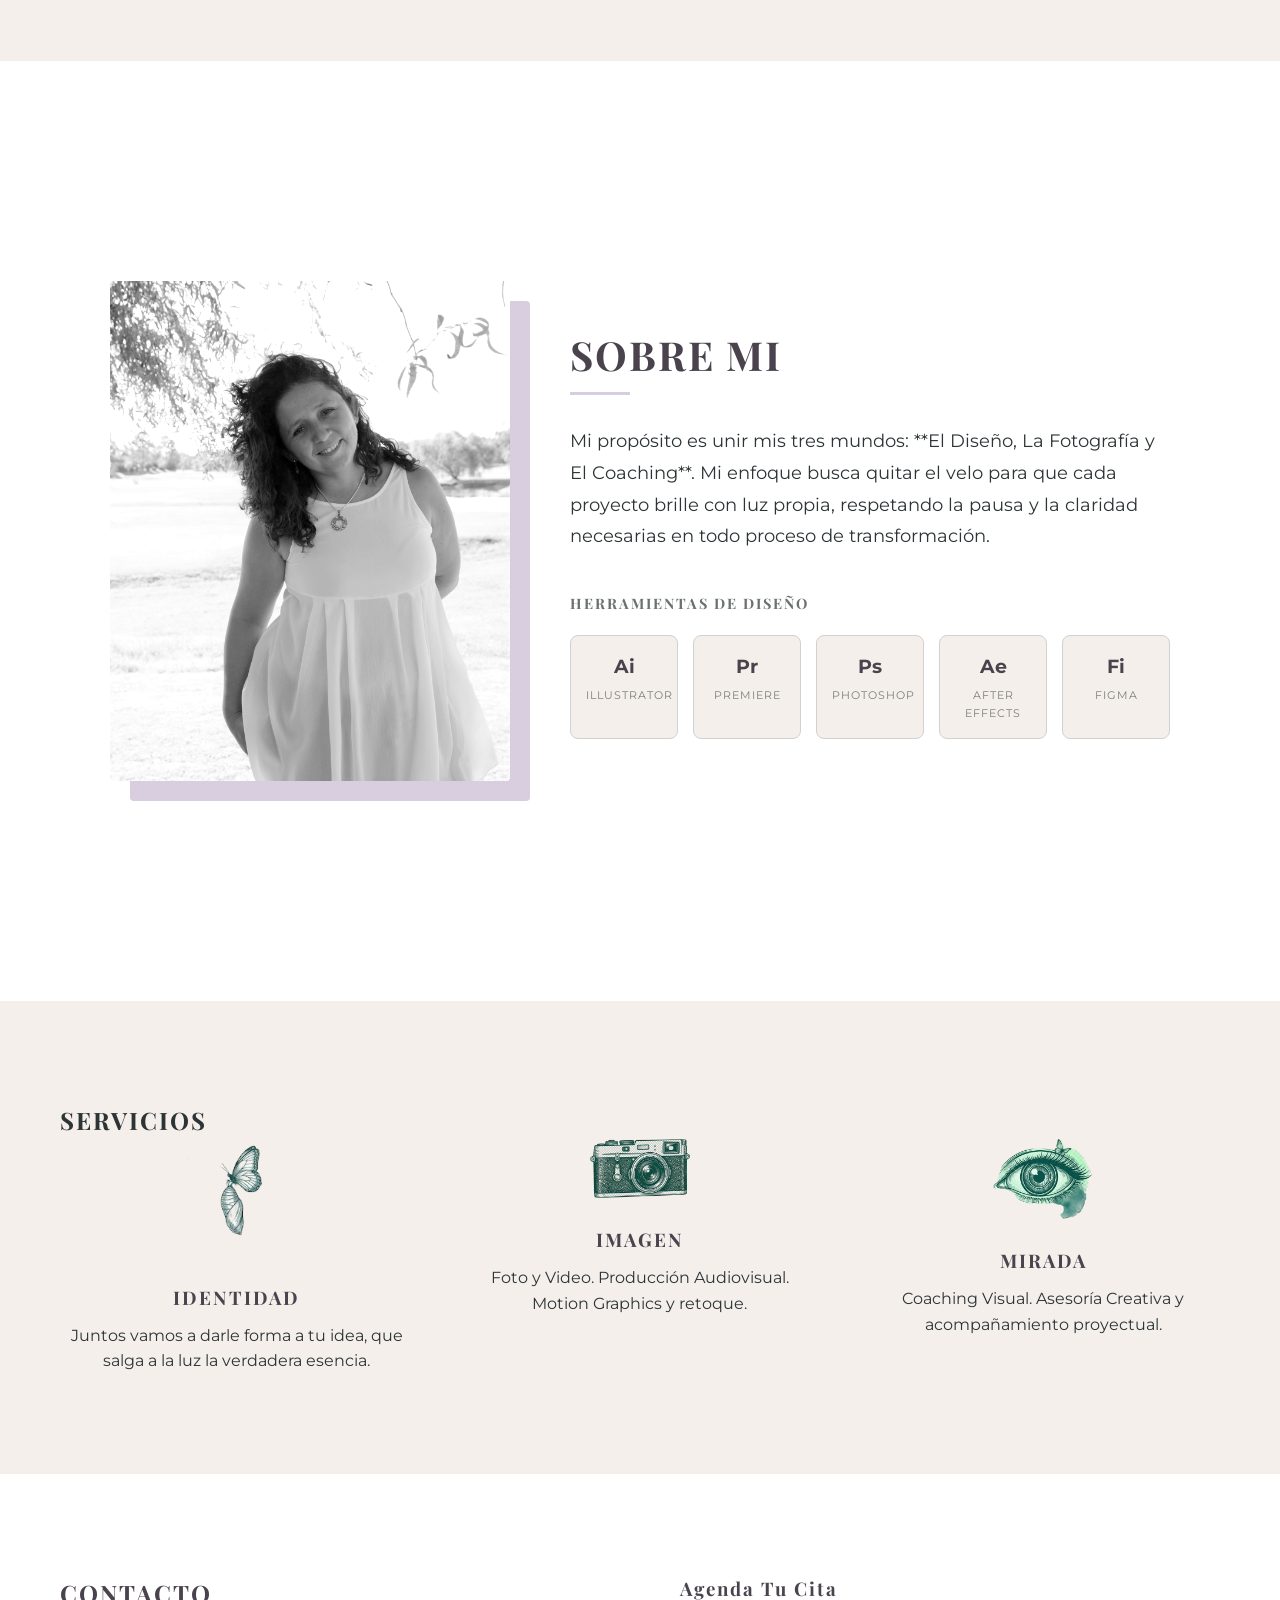
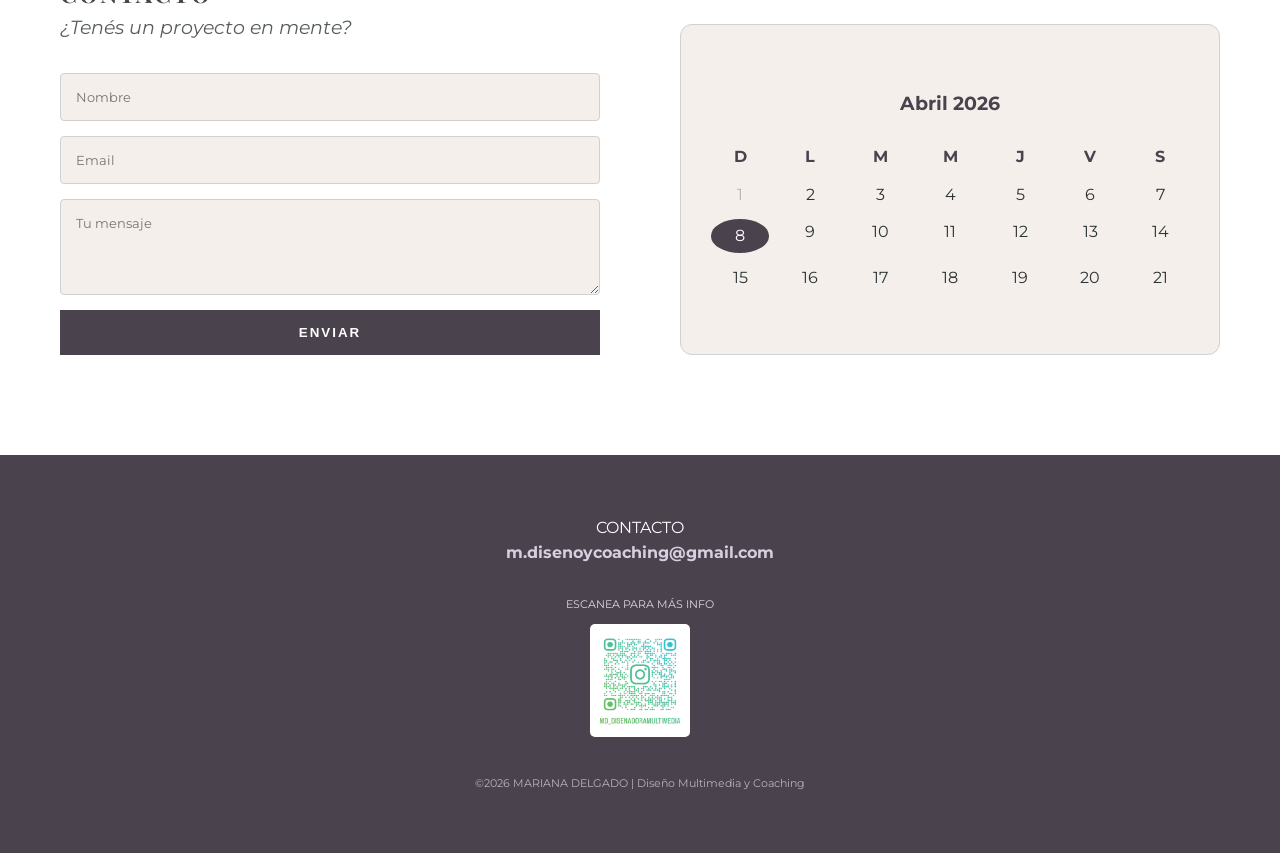
==== commit f99402bc: "portfolio animaciones" ====
--- a/index.html
+++ b/index.html
@@ -32,44 +32,45 @@
             </div>
         </section>
 
-        <section id="portfolio" class="portfolio">
-            <div class="container">
-                <h2 class="section-title">PORTFOLIO <span class="icon-butterfly">🦋</span></h2>
-                <div class="portfolio-grid">
-                    
-                    <a href="alma-en-foco.html" class="portfolio-item">
-                        <div class="img-container">
-                            <img src="imagenes/escultura.jpg" alt="Libros Alma en Foco">
-                        </div>
-                        <div class="portfolio-text">
-                            <h3>ALMA EN FOCO</h3>
-                            <p>Identidad & Diseño Editorial.</p>
-                        </div>
-                    </a>
+        <section id="portfolio" class="container">
+    <h2>Mis Proyectos</h2>
+    <div class="portfolio-grid">
+        
+        <a href="alma-en-foco.html" class="portfolio-item">
+            <div class="portfolio-img-container">
+                <img src="img/portfolio/alma-en-foco/portada-libros.jpg" alt="Libros Alma en Foco" class="portfolio-img">
+            </div>
+            <div class="portfolio-info">
+                <h3>Identidad & Editorial</h3>
+                <p>Libros "Alma en Foco"</p>
+                <span class="ver-mas">Descubrir caso →</span>
+            </div>
+        </a>
 
-                    <a href="alma-casera.html" class="portfolio-item">
-                        <div class="img-container">
-                            <img src="imagenes/camara.jpg" alt="Rebranding Alma Casera">
-                        </div>
-                        <div class="portfolio-text">
-                            <h3>ALMA CASERA</h3>
-                            <p>Imagen & Rebranding Gastronómico Artesanal.</p>
-                        </div>
-                    </a>
+        <a href="alma-casera.html" class="portfolio-item">
+            <div class="portfolio-img-container">
+                <img src="img/portfolio/alma-casera/hero-gastronomia.jpg" alt="Rebranding Alma Casera" class="portfolio-img">
+            </div>
+            <div class="portfolio-info">
+                <h3>Imagen & Rebranding</h3>
+                <p>Emprendimiento "Alma Casera"</p>
+                <span class="ver-mas">Interactuar con el Feed →</span>
+            </div>
+        </a>
 
-                    <a href="fotografia.html" class="portfolio-item">
-                        <div class="img-container">
-                            <img src="imagenes/danza.jpg" alt="Colección de Fotos Recoleta">
-                        </div>
-                        <div class="portfolio-text">
-                            <h3>MIRADA / FOTOGRAFÍA</h3>
-                            <p>Enfoque consciente y crónicas visuales de Recoleta.</p>
-                        </div>
-                    </a>
+        <a href="fotografia.html" class="portfolio-item">
+            <div class="portfolio-img-container">
+                <img src="img/portfolio/recoleta/destacada-recoleta.jpg" alt="Galería Fotográfica" class="portfolio-img">
+            </div>
+            <div class="portfolio-info">
+                <h3>Mirada & Perspectiva</h3>
+                <p>Colección de Fotografías</p>
+                <span class="ver-mas">Explorar galería →</span>
+            </div>
+        </a>
 
-                </div>
-            </div>
-        </section>
+    </div>
+</section>
 
         <section id="sobre-mi" class="about">
             <div class="container about-flex">
--- a/style.css
+++ b/style.css
@@ -124,49 +124,89 @@
     letter-spacing: 5px;
 }
 
-/* --- PORTFOLIO --- */
-.section-title {
-    text-align: center;
-    font-size: 2.2rem;
-    color: var(--gris-lavanda-oscuro);
-    margin-bottom: 50px;
-}
-
+/* --- EFECTOS E INTERACTIVIDAD EN PORTFOLIO --- */
 .portfolio-grid {
     display: grid;
-    grid-template-columns: repeat(3, 1fr);
+    grid-template-columns: repeat(auto-fit, minmax(300px, 1fr));
     gap: 30px;
-}
-
+    margin-top: 40px;
+}
+
+/* Tarjeta contenedora con enlace */
 .portfolio-item {
     text-decoration: none;
     color: inherit;
     display: block;
-}
-
-.img-container {
-    border: 1px solid var(--gris-borde);
-    height: 420px;
+    background: transparent;
+    border-radius: 4px;
     overflow: hidden;
-    margin-bottom: 20px;
-    background: #eee;
-}
-
-.img-container img {
+    transition: transform 0.4s ease, box-shadow 0.4s ease;
+}
+
+/* Contenedor de la foto para recortar el zoom */
+.portfolio-img-container {
+    width: 100%;
+    height: 350px; /* Altura fija elegante para nivelar las 3 tarjetas */
+    overflow: hidden;
+    position: relative;
+    background-color: #f4f1ea; /* Fondo champán suave mientras cargan las fotos */
+}
+
+/* La imagen y su transición estilo "Seda" */
+.portfolio-img {
     width: 100%;
     height: 100%;
     object-fit: cover;
-    filter: grayscale(40%);
-    transition: transform 0.8s ease, filter 0.8s ease;
-}
-
-.portfolio-item:hover .img-container img {
+    filter: grayscale(20%) brightness(95%); /* Un sutil toque analógico inicial */
+    transition: transform 0.8s cubic-bezier(0.25, 1, 0.5, 1), filter 0.6s ease;
+}
+
+/* Textos informativos debajo de la foto */
+.portfolio-info {
+    padding: 20px 5px;
+}
+
+.portfolio-info h3 {
+    font-size: 1.2rem;
+    font-family: 'Playfair Display', serif;
+    margin-bottom: 5px;
+    color: #2c2c2c;
+}
+
+.portfolio-info p {
+    font-size: 0.95rem;
+    color: #706f6c;
+    font-weight: 300;
+}
+
+/* El llamado a la acción oculto sutilmente */
+.ver-mas {
+    display: inline-block;
+    margin-top: 10px;
+    font-size: 0.85rem;
+    letter-spacing: 1px;
+    text-transform: uppercase;
+    color: var(--verde-principal, #1a7a7f); /* Se adapta a tu color de acento */
+    opacity: 0.6;
+    transition: transform 0.3s ease, opacity 0.3s ease;
+}
+
+/* === EFECTO INTERACTIVO (HOVER) === */
+.portfolio-item:hover {
+    transform: translateY(-5px); /* Eleva la tarjeta milimétricamente */
+}
+
+/* Al pasar el mouse por la tarjeta, la foto hace un zoom ultra pausado y gana color */
+.portfolio-item:hover .portfolio-img {
     transform: scale(1.05);
-    filter: grayscale(0%);
-}
-
-.portfolio-text h3 { font-size: 1.1rem; color: var(--gris-lavanda-oscuro); }
-.portfolio-text p { font-size: 0.85rem; font-style: italic; opacity: 0.7; }
+    filter: grayscale(0%) brightness(100%);
+}
+
+/* El llamado a la acción se desliza suavemente hacia la derecha */
+.portfolio-item:hover .ver-mas {
+    opacity: 1;
+    transform: translateX(5px);
+}
 
 /* --- SOBRE MI --- */
 .about {
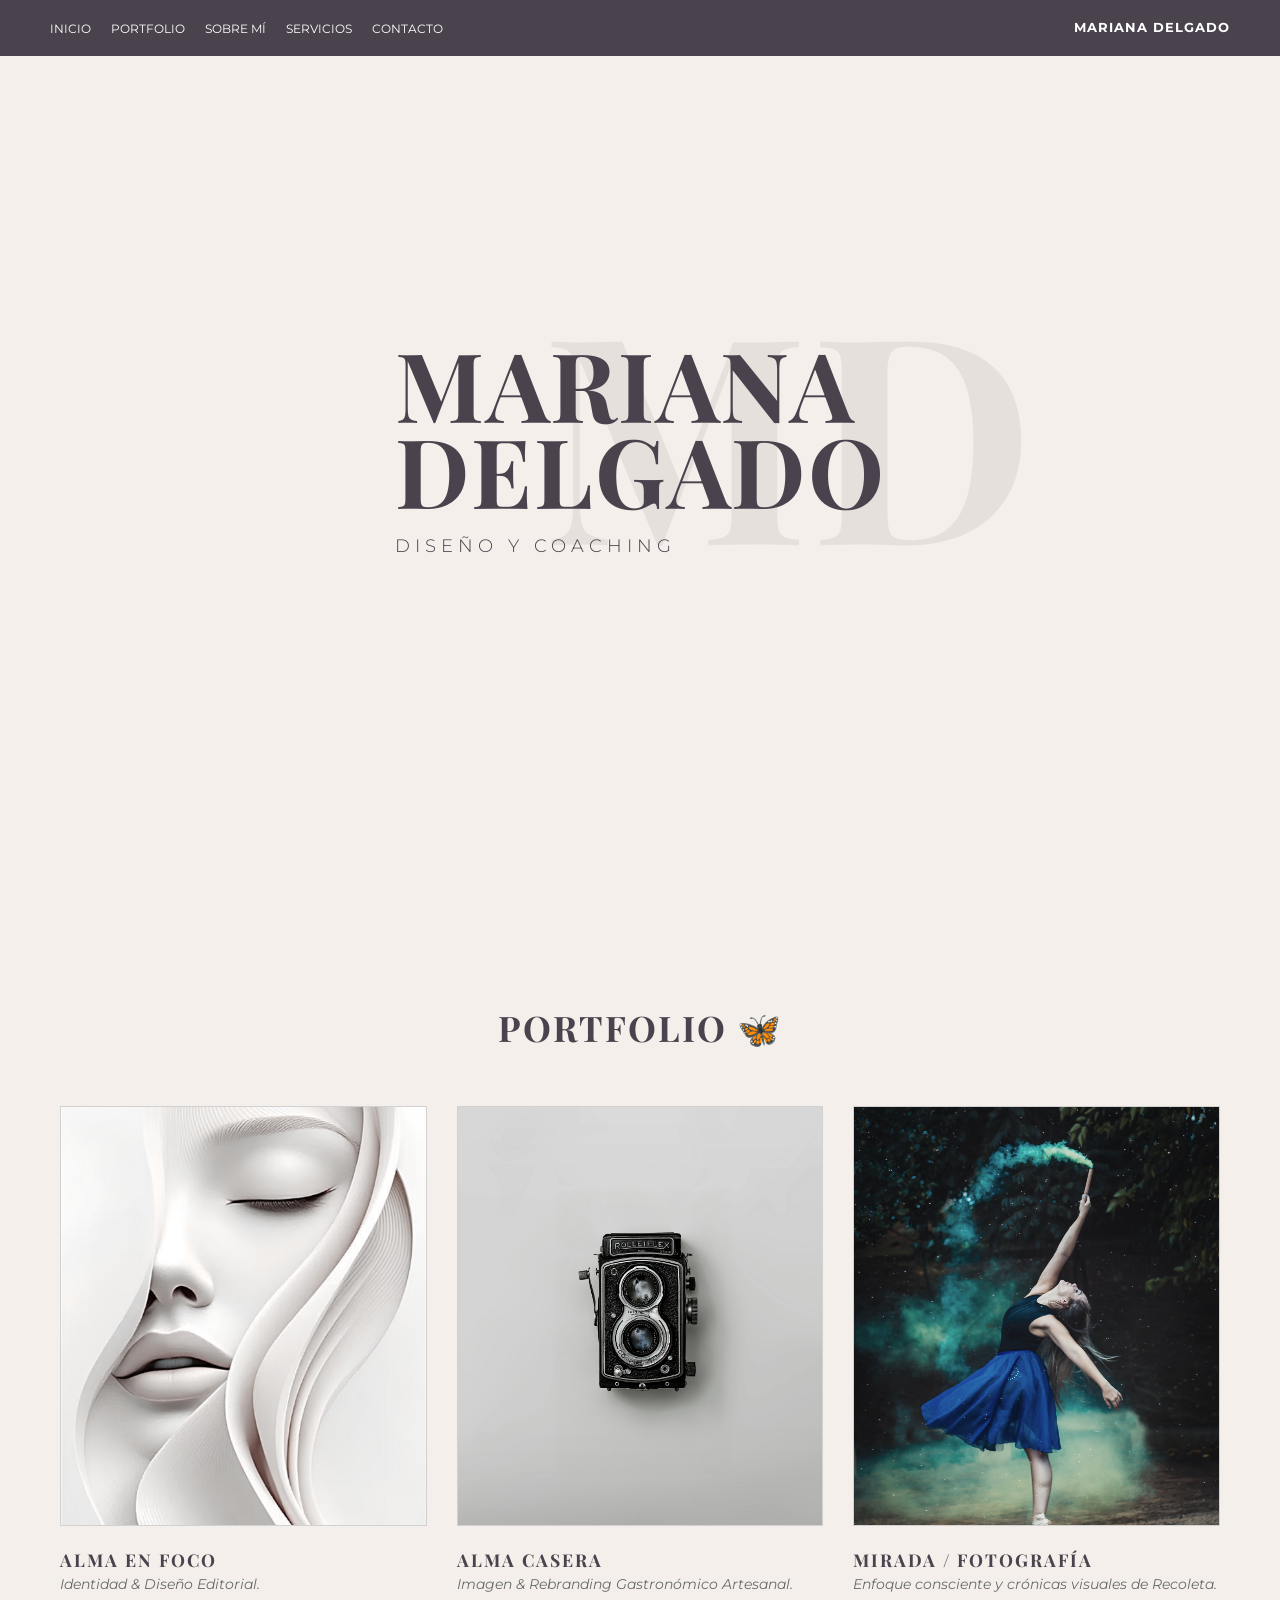
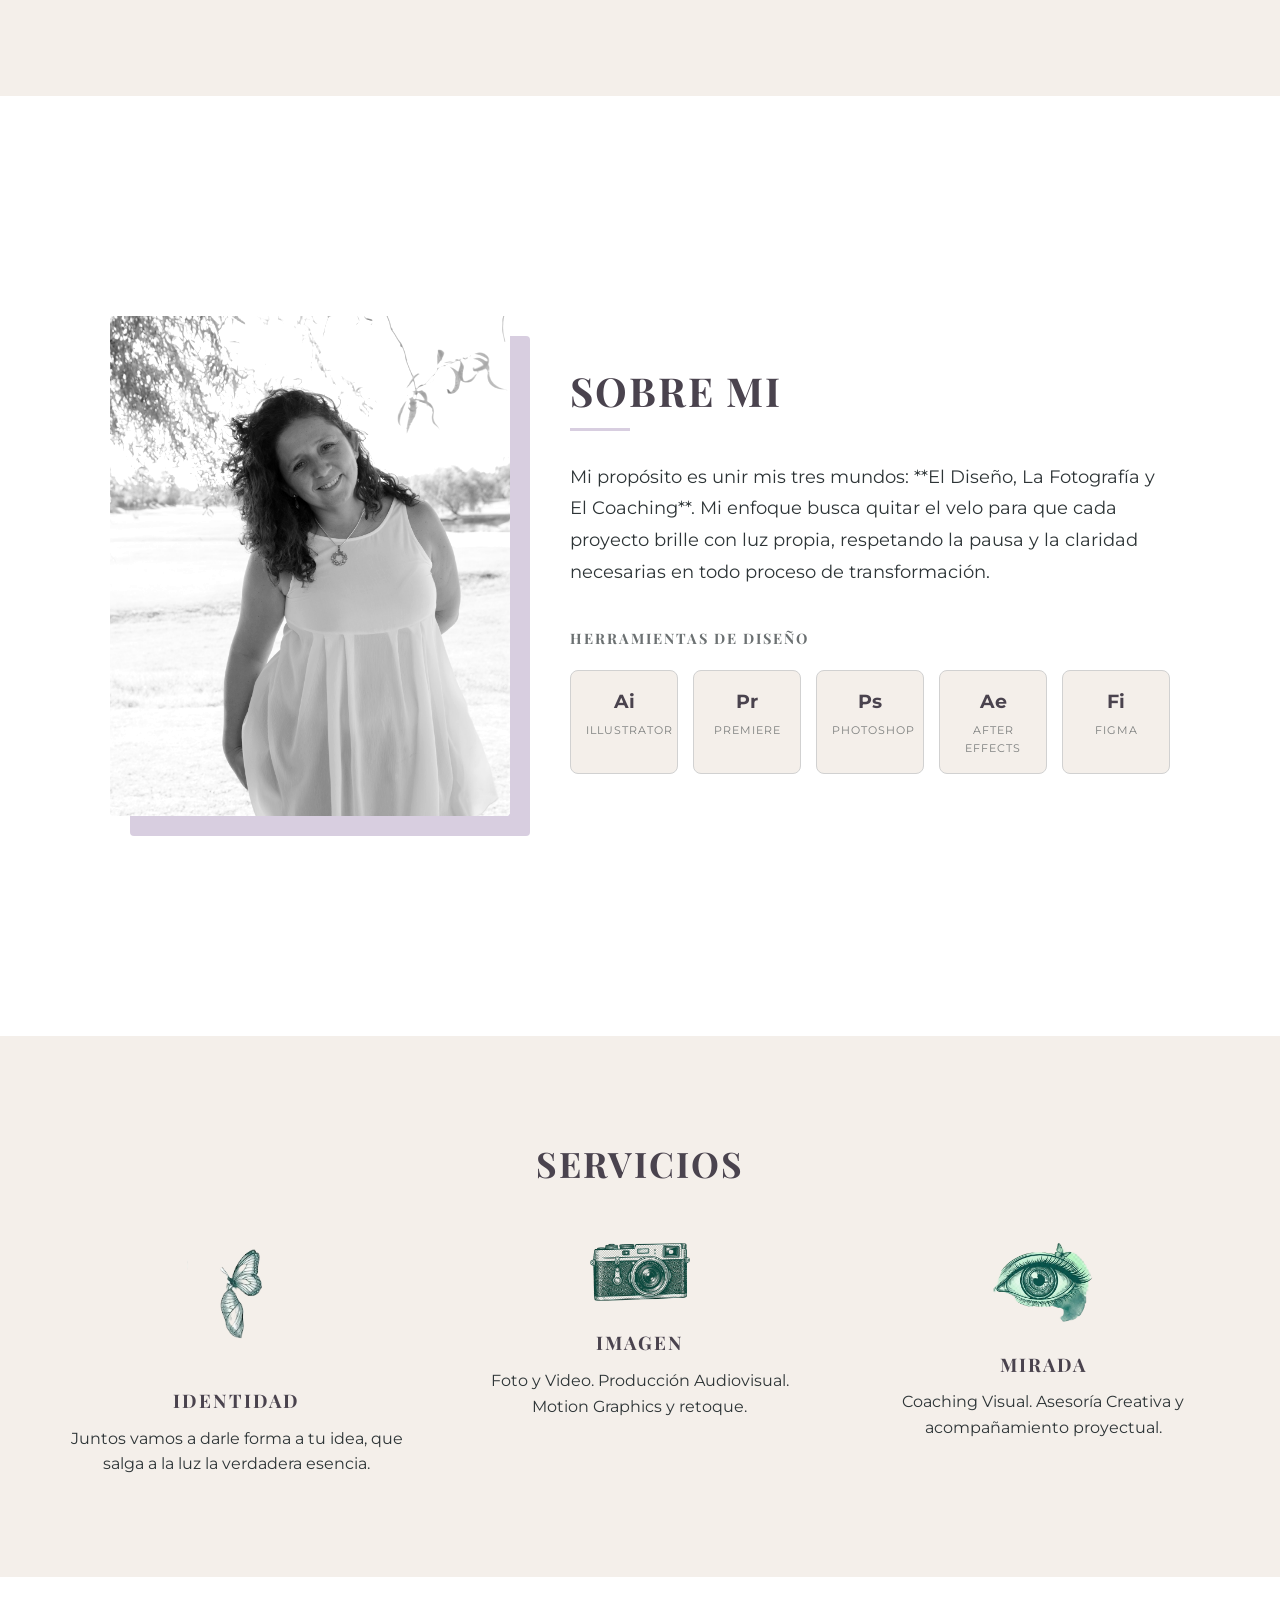
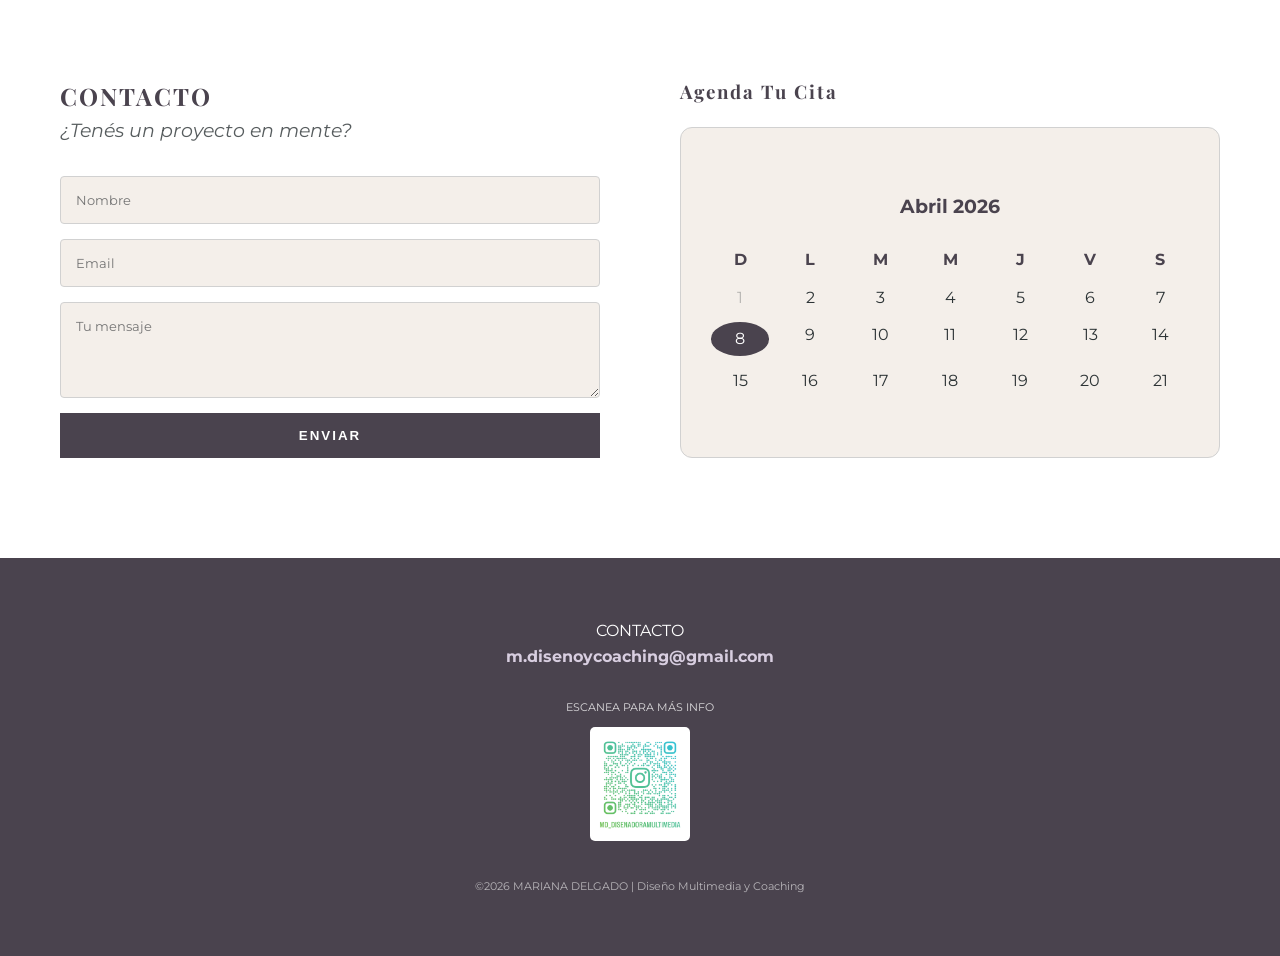
==== commit 6c6c58d0: "para atras" ====
--- a/index.html
+++ b/index.html
@@ -32,45 +32,44 @@
             </div>
         </section>
 
-        <section id="portfolio" class="container">
-    <h2>Mis Proyectos</h2>
-    <div class="portfolio-grid">
-        
-        <a href="alma-en-foco.html" class="portfolio-item">
-            <div class="portfolio-img-container">
-                <img src="img/portfolio/alma-en-foco/portada-libros.jpg" alt="Libros Alma en Foco" class="portfolio-img">
+        <section id="portfolio" class="portfolio">
+            <div class="container">
+                <h2 class="section-title">PORTFOLIO <span class="icon-butterfly">🦋</span></h2>
+                <div class="portfolio-grid">
+                    
+                    <a href="alma-en-foco.html" class="portfolio-item">
+                        <div class="img-container">
+                            <img src="imagenes/escultura.jpg" alt="Libros Alma en Foco">
+                        </div>
+                        <div class="portfolio-text">
+                            <h3>ALMA EN FOCO</h3>
+                            <p>Identidad & Diseño Editorial.</p>
+                        </div>
+                    </a>
+
+                    <a href="alma-casera.html" class="portfolio-item">
+                        <div class="img-container">
+                            <img src="imagenes/camara.jpg" alt="Rebranding Alma Casera">
+                        </div>
+                        <div class="portfolio-text">
+                            <h3>ALMA CASERA</h3>
+                            <p>Imagen & Rebranding Gastronómico Artesanal.</p>
+                        </div>
+                    </a>
+
+                    <a href="fotografia.html" class="portfolio-item">
+                        <div class="img-container">
+                            <img src="imagenes/danza.jpg" alt="Colección de Fotos Recoleta">
+                        </div>
+                        <div class="portfolio-text">
+                            <h3>MIRADA / FOTOGRAFÍA</h3>
+                            <p>Enfoque consciente y crónicas visuales de Recoleta.</p>
+                        </div>
+                    </a>
+
+                </div>
             </div>
-            <div class="portfolio-info">
-                <h3>Identidad & Editorial</h3>
-                <p>Libros "Alma en Foco"</p>
-                <span class="ver-mas">Descubrir caso →</span>
-            </div>
-        </a>
-
-        <a href="alma-casera.html" class="portfolio-item">
-            <div class="portfolio-img-container">
-                <img src="img/portfolio/alma-casera/hero-gastronomia.jpg" alt="Rebranding Alma Casera" class="portfolio-img">
-            </div>
-            <div class="portfolio-info">
-                <h3>Imagen & Rebranding</h3>
-                <p>Emprendimiento "Alma Casera"</p>
-                <span class="ver-mas">Interactuar con el Feed →</span>
-            </div>
-        </a>
-
-        <a href="fotografia.html" class="portfolio-item">
-            <div class="portfolio-img-container">
-                <img src="img/portfolio/recoleta/destacada-recoleta.jpg" alt="Galería Fotográfica" class="portfolio-img">
-            </div>
-            <div class="portfolio-info">
-                <h3>Mirada & Perspectiva</h3>
-                <p>Colección de Fotografías</p>
-                <span class="ver-mas">Explorar galería →</span>
-            </div>
-        </a>
-
-    </div>
-</section>
+        </section>
 
         <section id="sobre-mi" class="about">
             <div class="container about-flex">
--- a/style.css
+++ b/style.css
@@ -124,89 +124,49 @@
     letter-spacing: 5px;
 }
 
-/* --- EFECTOS E INTERACTIVIDAD EN PORTFOLIO --- */
+/* --- PORTFOLIO --- */
+.section-title {
+    text-align: center;
+    font-size: 2.2rem;
+    color: var(--gris-lavanda-oscuro);
+    margin-bottom: 50px;
+}
+
 .portfolio-grid {
     display: grid;
-    grid-template-columns: repeat(auto-fit, minmax(300px, 1fr));
+    grid-template-columns: repeat(3, 1fr);
     gap: 30px;
-    margin-top: 40px;
-}
-
-/* Tarjeta contenedora con enlace */
+}
+
 .portfolio-item {
     text-decoration: none;
     color: inherit;
     display: block;
-    background: transparent;
-    border-radius: 4px;
+}
+
+.img-container {
+    border: 1px solid var(--gris-borde);
+    height: 420px;
     overflow: hidden;
-    transition: transform 0.4s ease, box-shadow 0.4s ease;
-}
-
-/* Contenedor de la foto para recortar el zoom */
-.portfolio-img-container {
-    width: 100%;
-    height: 350px; /* Altura fija elegante para nivelar las 3 tarjetas */
-    overflow: hidden;
-    position: relative;
-    background-color: #f4f1ea; /* Fondo champán suave mientras cargan las fotos */
-}
-
-/* La imagen y su transición estilo "Seda" */
-.portfolio-img {
+    margin-bottom: 20px;
+    background: #eee;
+}
+
+.img-container img {
     width: 100%;
     height: 100%;
     object-fit: cover;
-    filter: grayscale(20%) brightness(95%); /* Un sutil toque analógico inicial */
-    transition: transform 0.8s cubic-bezier(0.25, 1, 0.5, 1), filter 0.6s ease;
-}
-
-/* Textos informativos debajo de la foto */
-.portfolio-info {
-    padding: 20px 5px;
-}
-
-.portfolio-info h3 {
-    font-size: 1.2rem;
-    font-family: 'Playfair Display', serif;
-    margin-bottom: 5px;
-    color: #2c2c2c;
-}
-
-.portfolio-info p {
-    font-size: 0.95rem;
-    color: #706f6c;
-    font-weight: 300;
-}
-
-/* El llamado a la acción oculto sutilmente */
-.ver-mas {
-    display: inline-block;
-    margin-top: 10px;
-    font-size: 0.85rem;
-    letter-spacing: 1px;
-    text-transform: uppercase;
-    color: var(--verde-principal, #1a7a7f); /* Se adapta a tu color de acento */
-    opacity: 0.6;
-    transition: transform 0.3s ease, opacity 0.3s ease;
-}
-
-/* === EFECTO INTERACTIVO (HOVER) === */
-.portfolio-item:hover {
-    transform: translateY(-5px); /* Eleva la tarjeta milimétricamente */
-}
-
-/* Al pasar el mouse por la tarjeta, la foto hace un zoom ultra pausado y gana color */
-.portfolio-item:hover .portfolio-img {
+    filter: grayscale(40%);
+    transition: transform 0.8s ease, filter 0.8s ease;
+}
+
+.portfolio-item:hover .img-container img {
     transform: scale(1.05);
-    filter: grayscale(0%) brightness(100%);
-}
-
-/* El llamado a la acción se desliza suavemente hacia la derecha */
-.portfolio-item:hover .ver-mas {
-    opacity: 1;
-    transform: translateX(5px);
-}
+    filter: grayscale(0%);
+}
+
+.portfolio-text h3 { font-size: 1.1rem; color: var(--gris-lavanda-oscuro); }
+.portfolio-text p { font-size: 0.85rem; font-style: italic; opacity: 0.7; }
 
 /* --- SOBRE MI --- */
 .about {
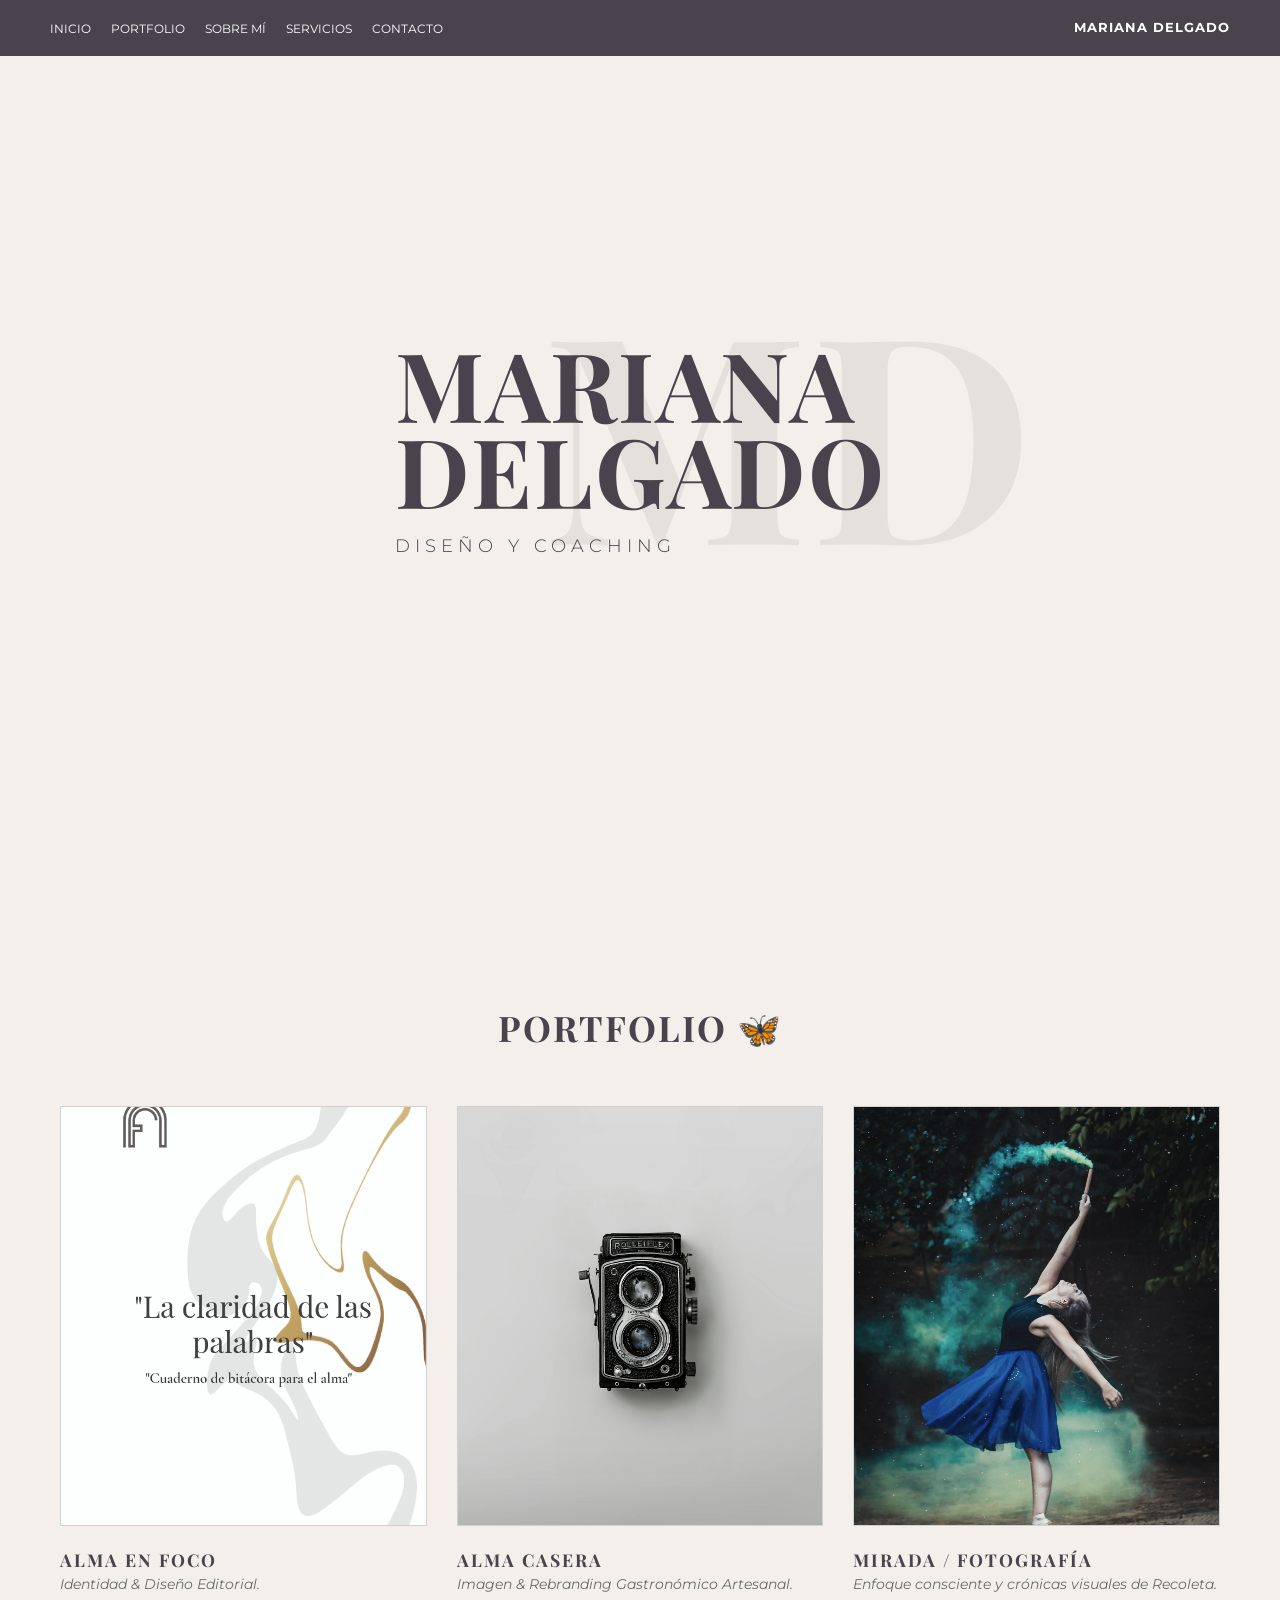
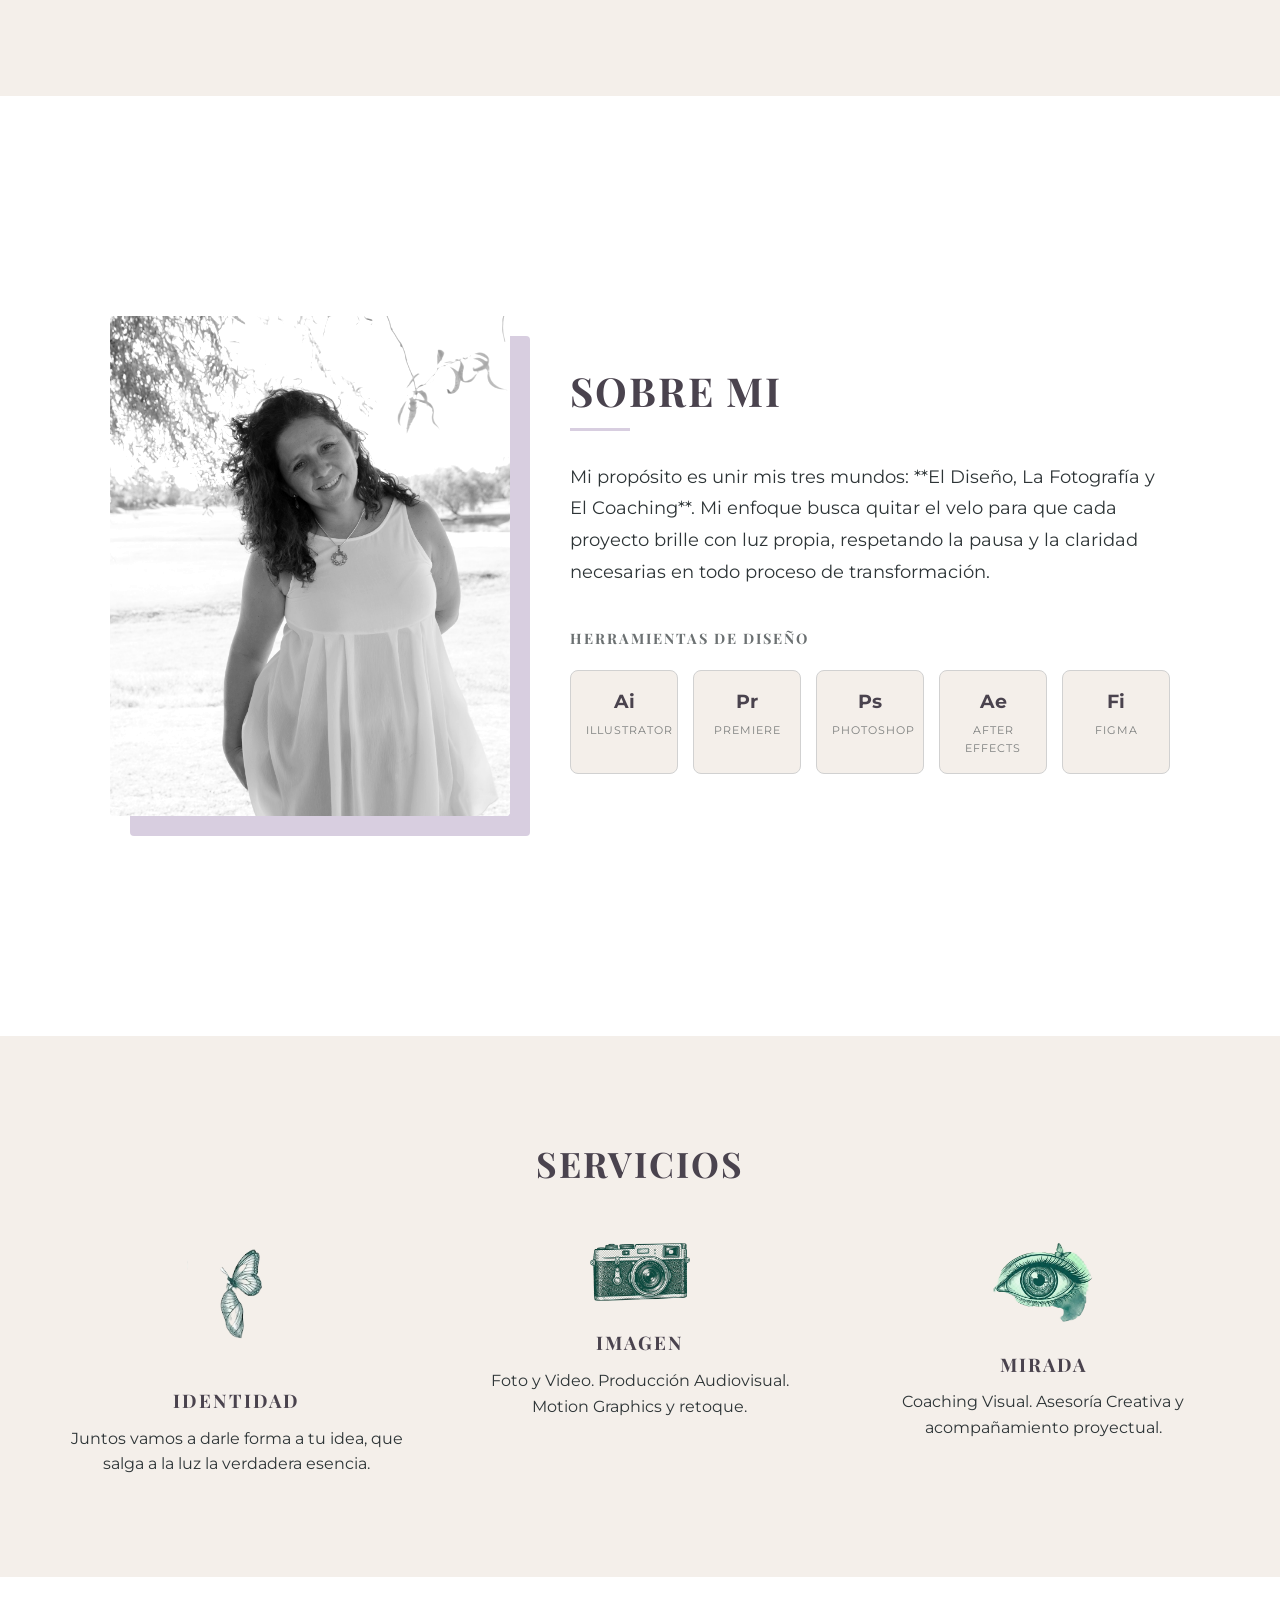
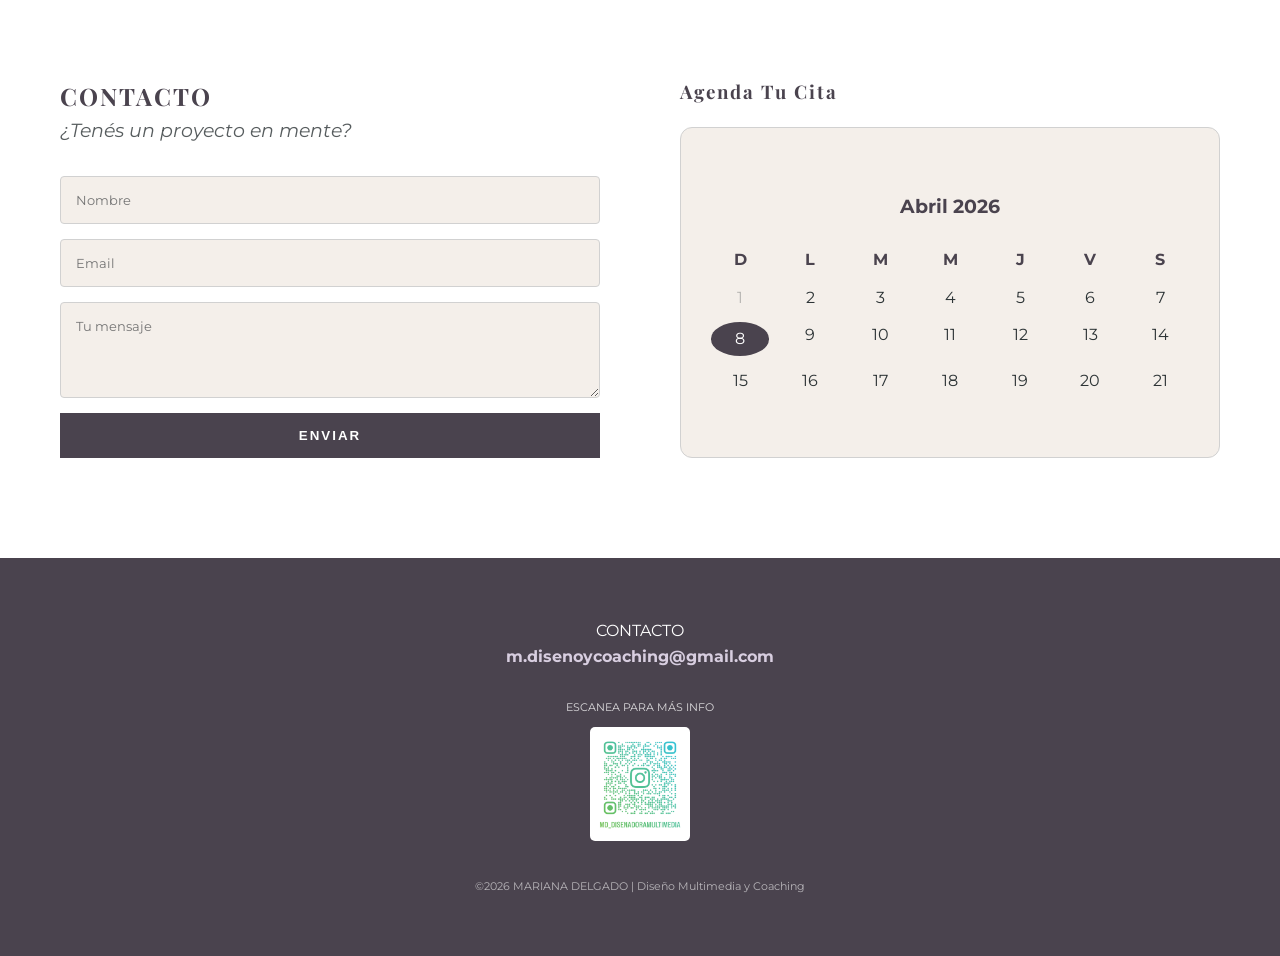
==== commit c458c8d7: "tapa libro" ====
--- a/index.html
+++ b/index.html
@@ -39,7 +39,7 @@
                     
                     <a href="alma-en-foco.html" class="portfolio-item">
                         <div class="img-container">
-                            <img src="imagenes/escultura.jpg" alt="Libros Alma en Foco">
+                            <img src="imagenes/TAPA DE LIBRO.jpg" alt="Libros Alma en Foco">
                         </div>
                         <div class="portfolio-text">
                             <h3>ALMA EN FOCO</h3>
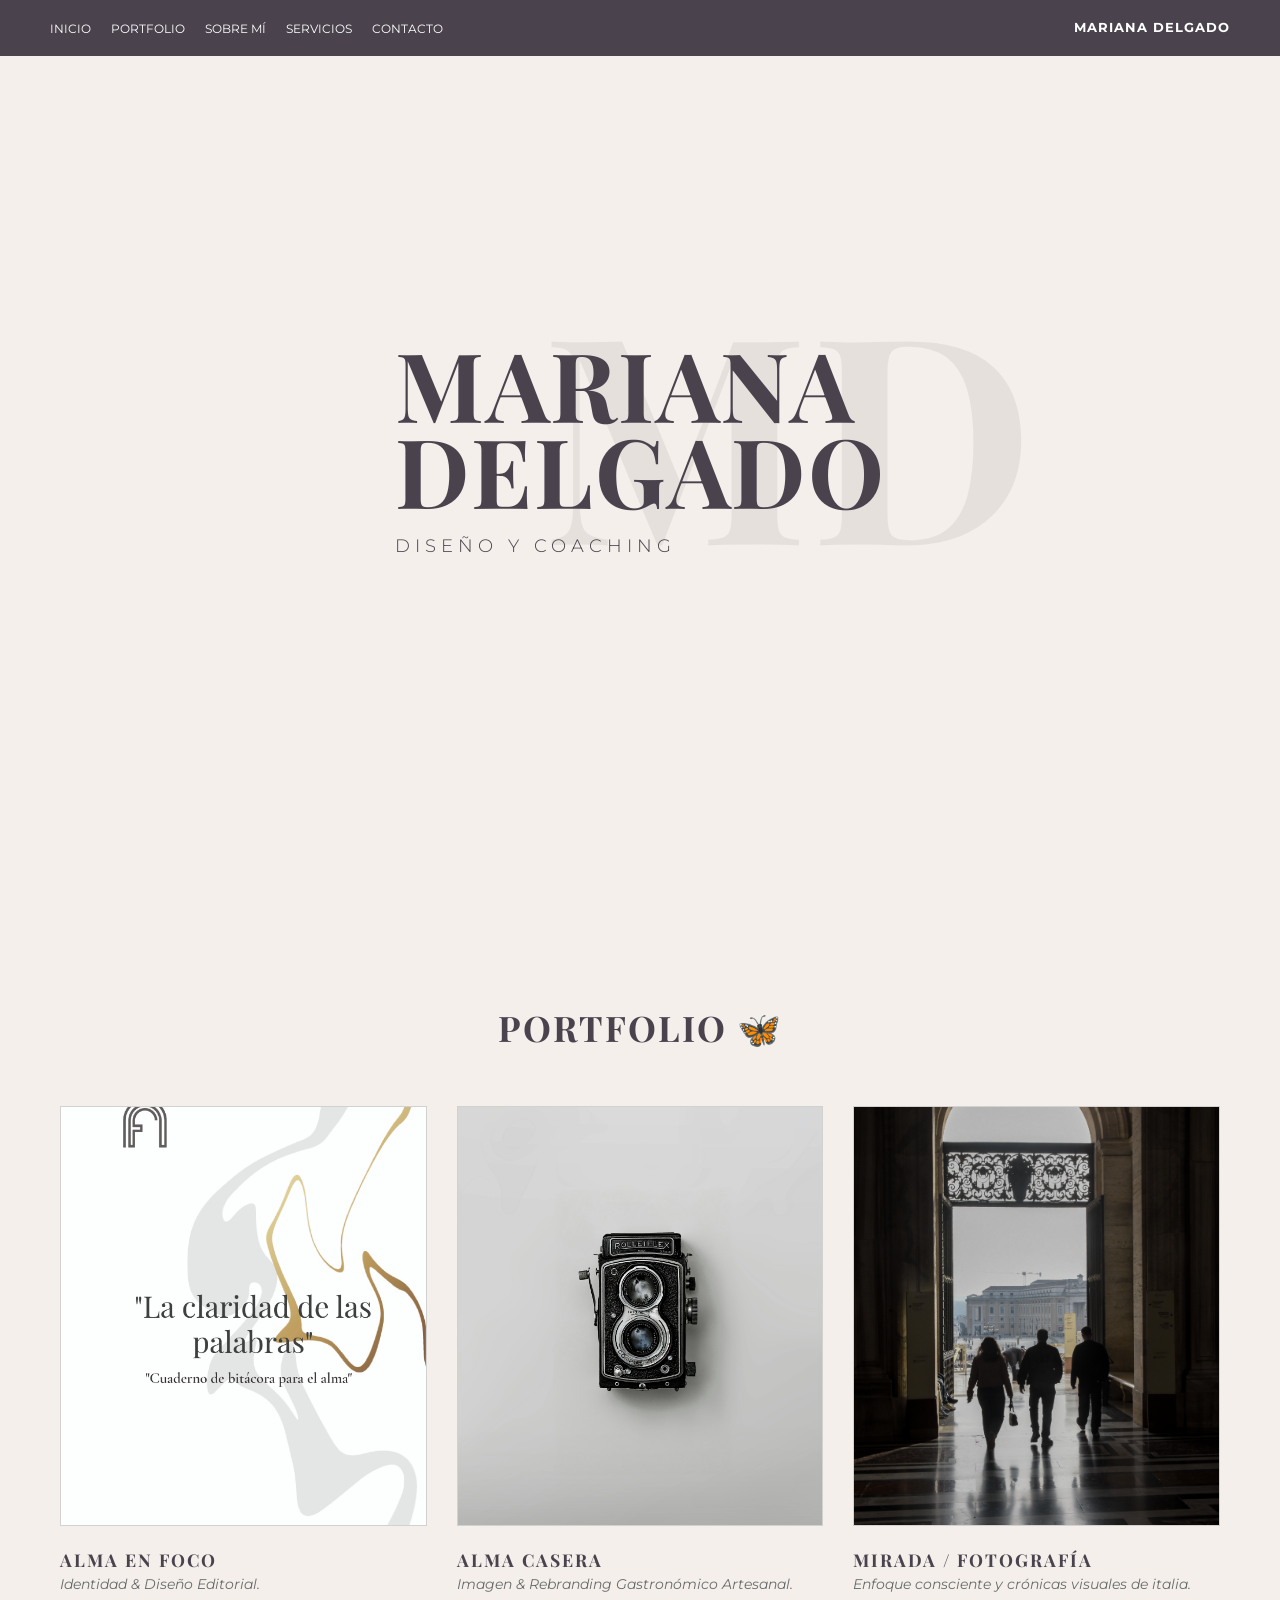
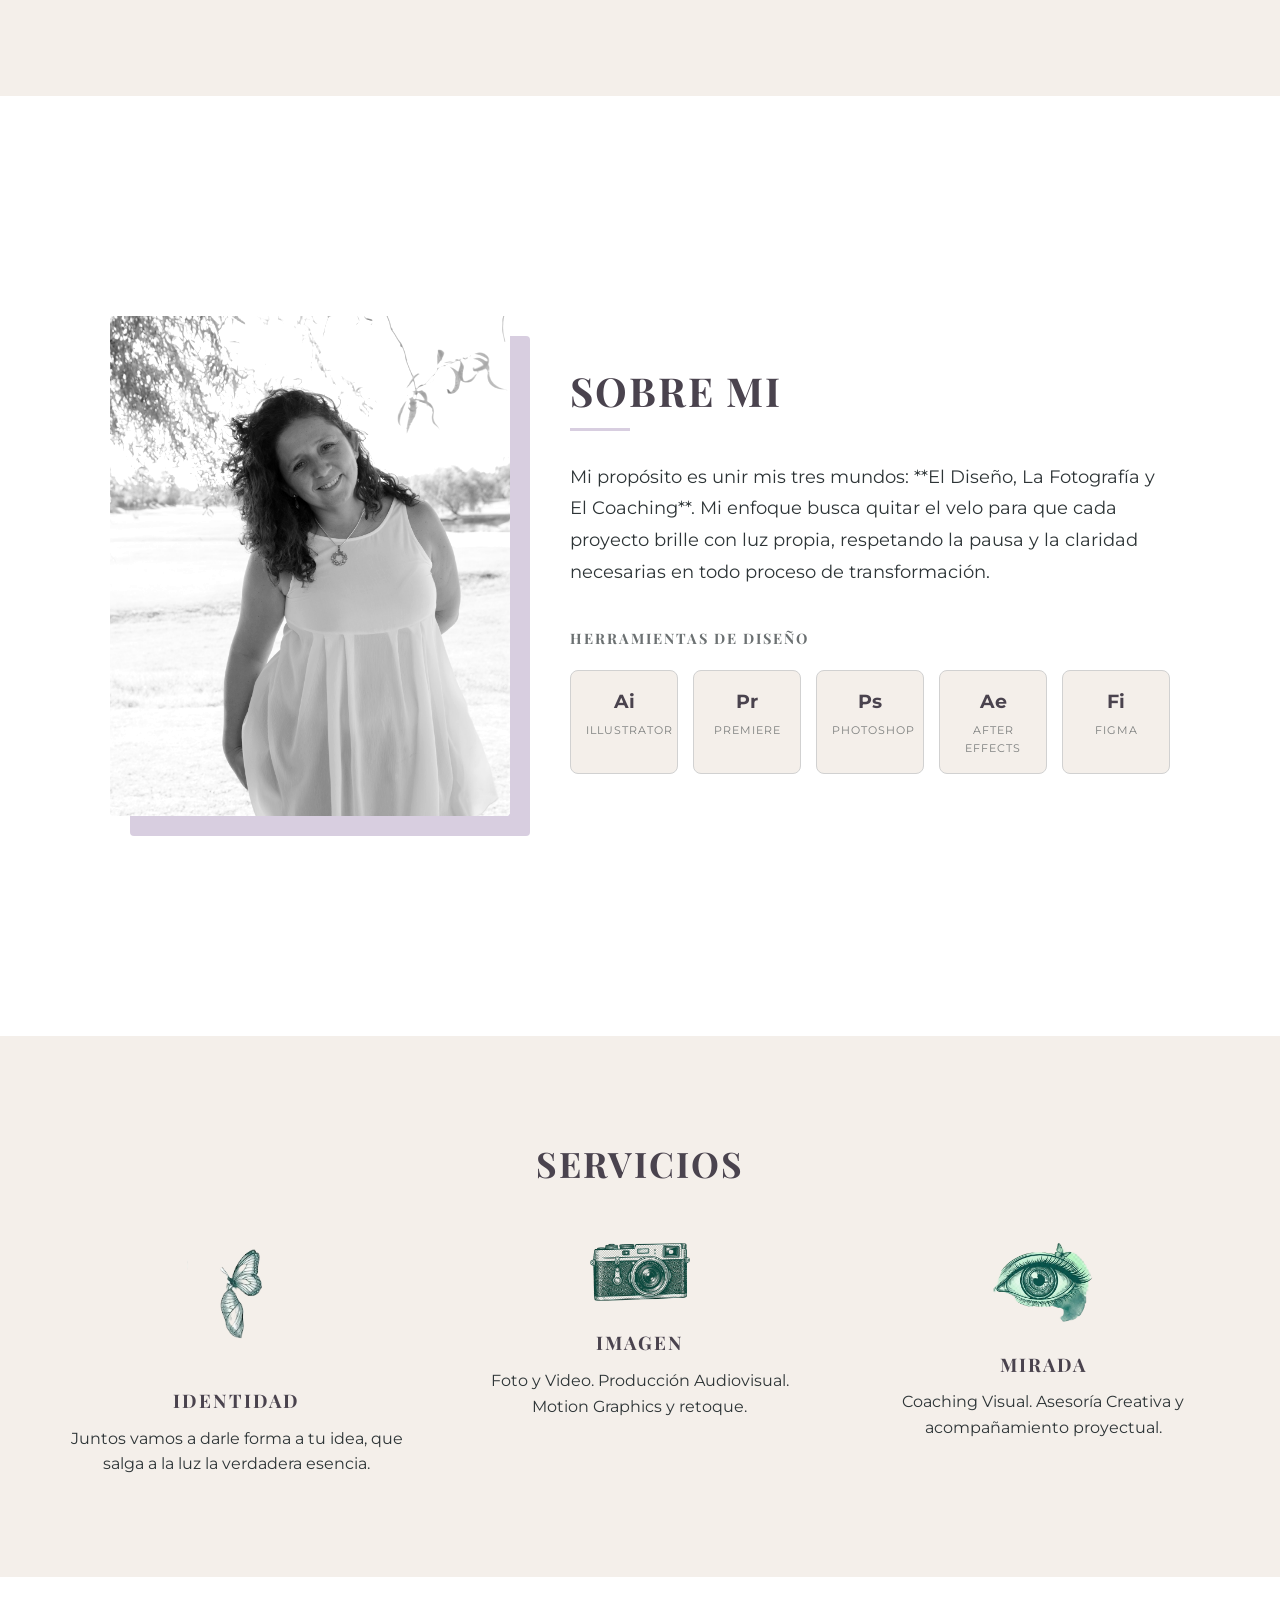
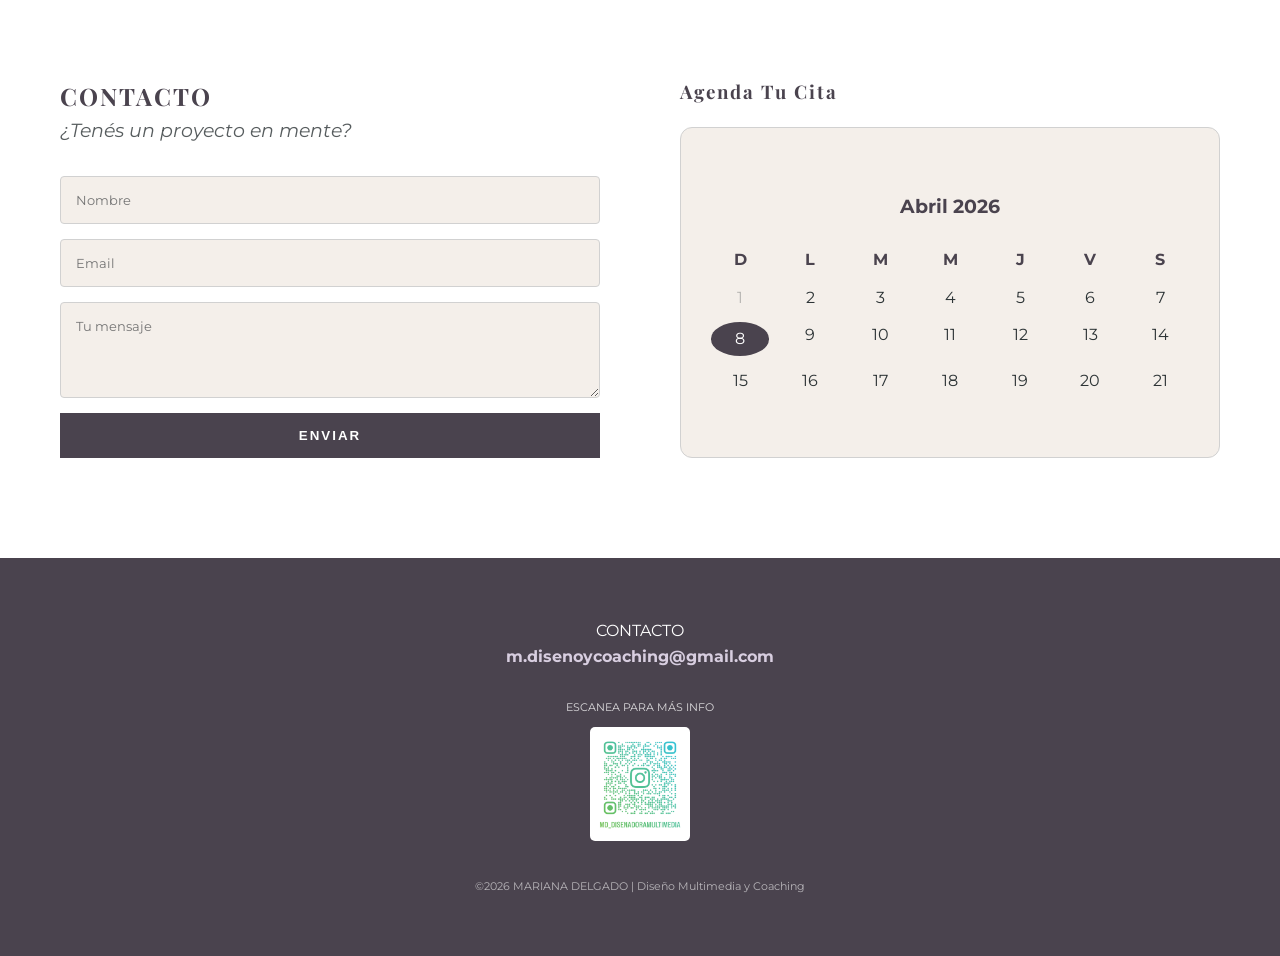
==== commit 796915ef: "foto1" ====
--- a/index.html
+++ b/index.html
@@ -59,11 +59,11 @@
 
                     <a href="fotografia.html" class="portfolio-item">
                         <div class="img-container">
-                            <img src="imagenes/danza.jpg" alt="Colección de Fotos Recoleta">
+                            <img src="imagenes-portfolio-galeria-fotografia/foto principal.jpg" alt="Colección de Fotos con historia">
                         </div>
                         <div class="portfolio-text">
                             <h3>MIRADA / FOTOGRAFÍA</h3>
-                            <p>Enfoque consciente y crónicas visuales de Recoleta.</p>
+                            <p>Enfoque consciente y crónicas visuales de italia.</p>
                         </div>
                     </a>
 
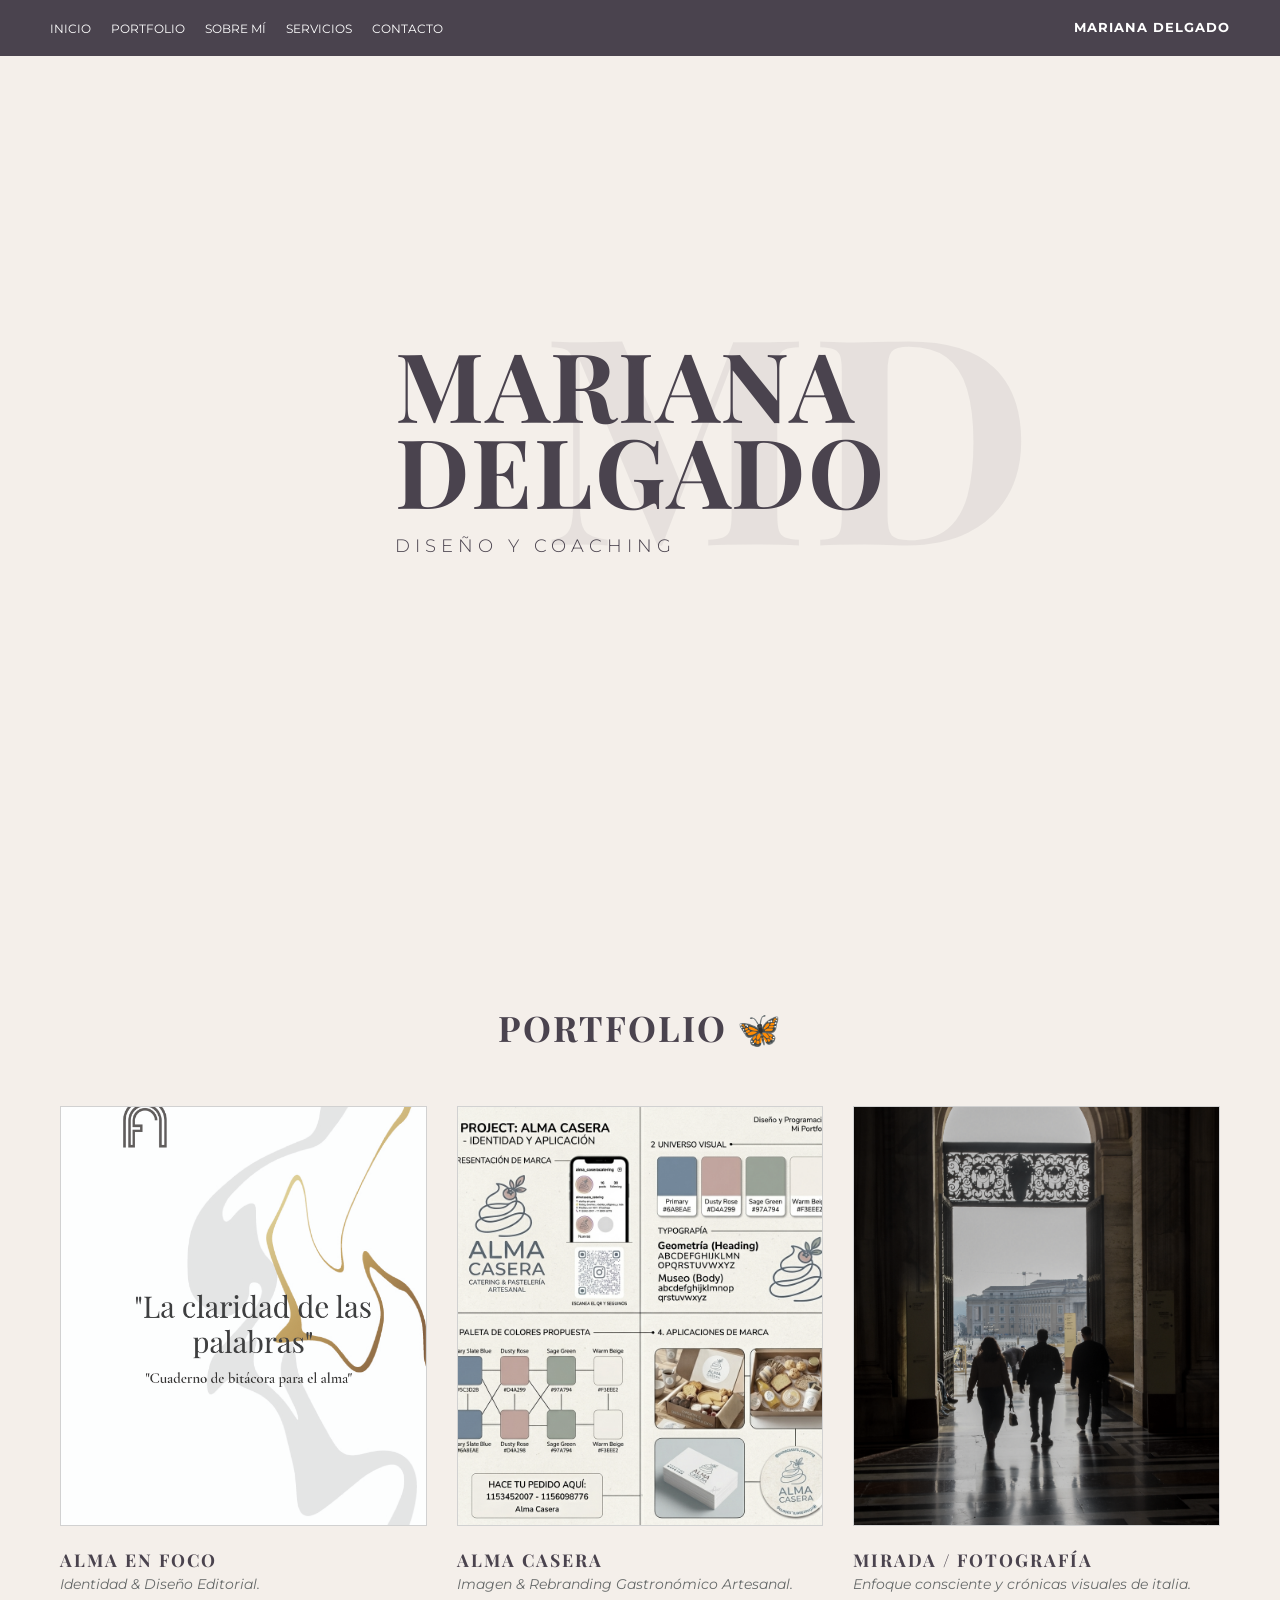
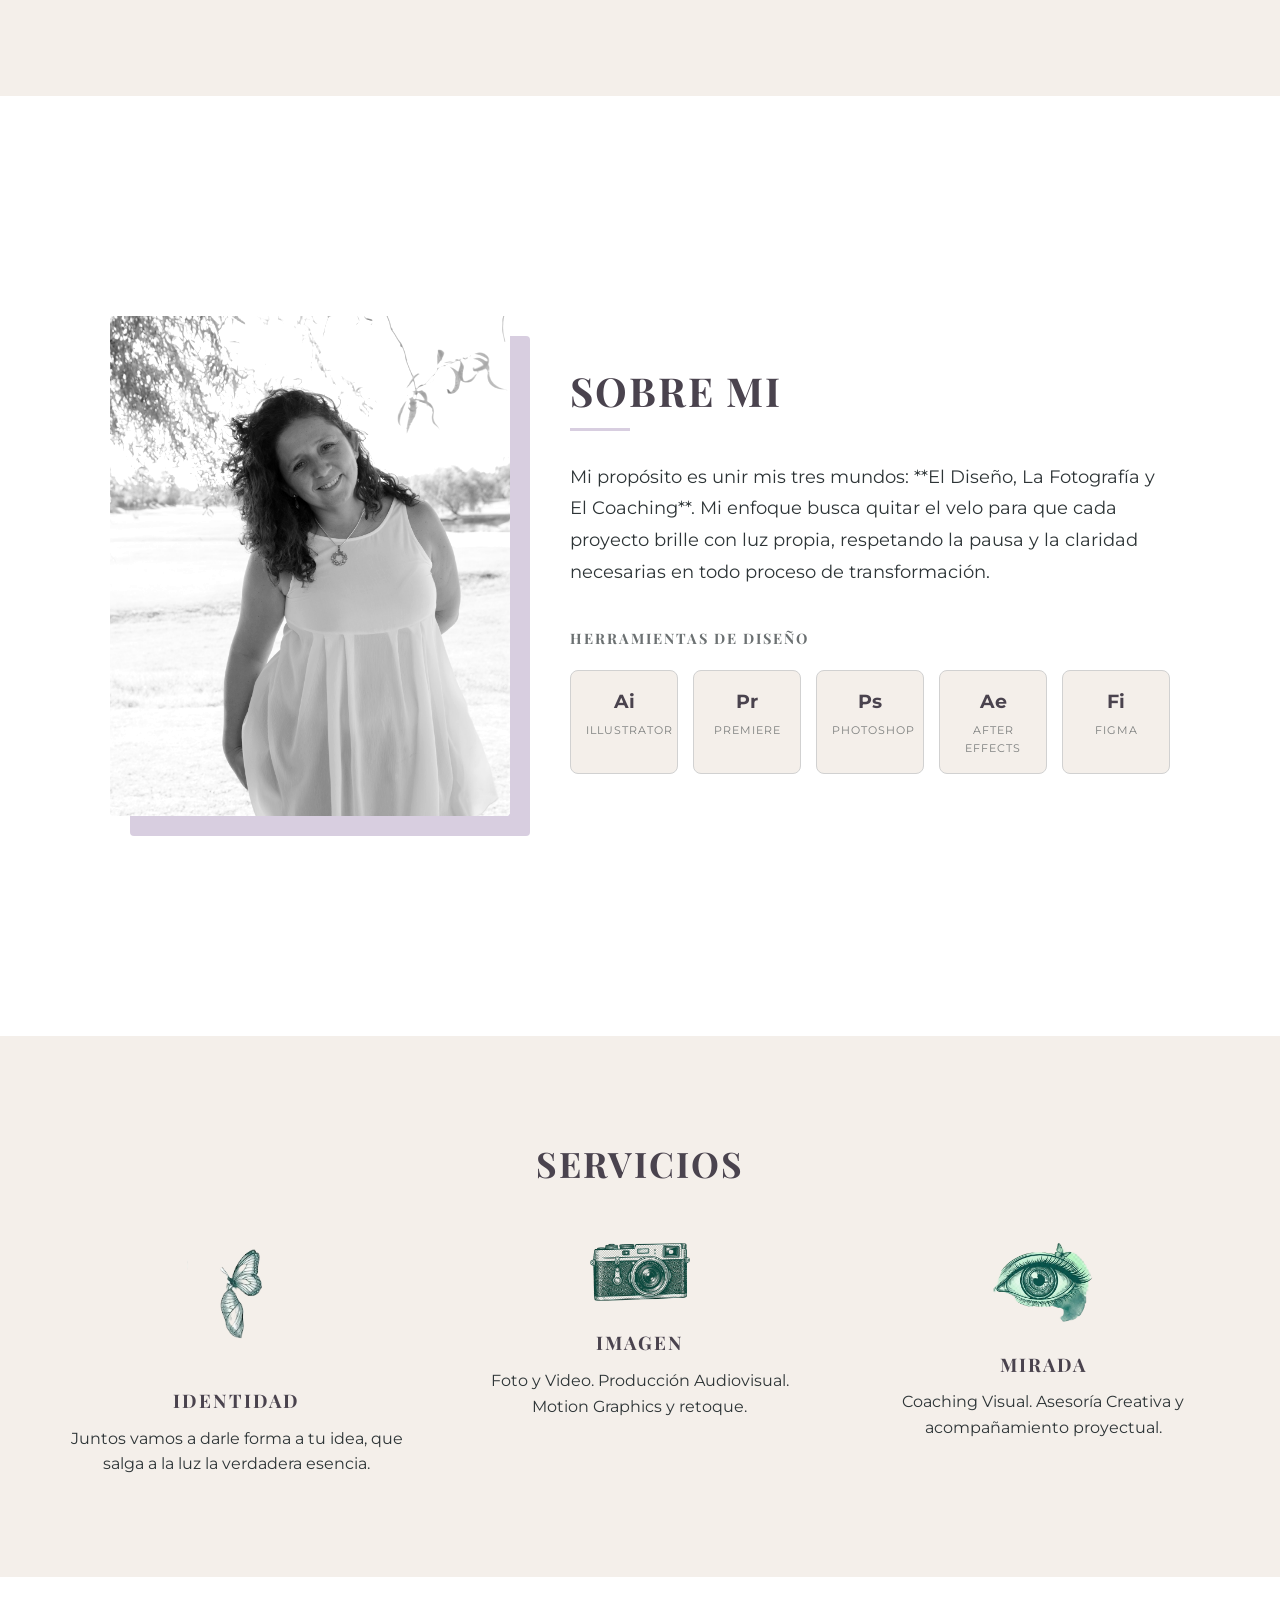
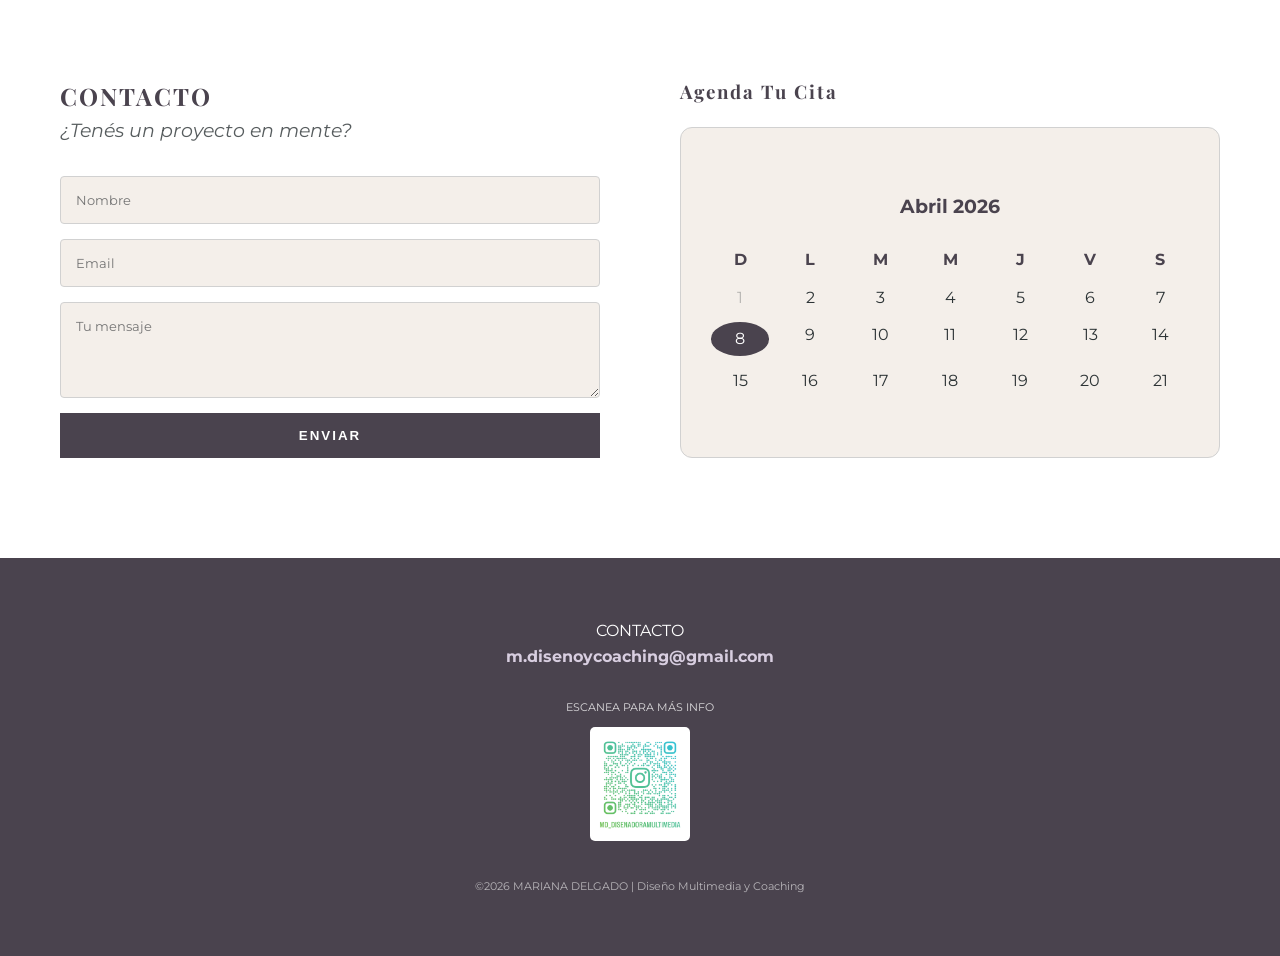
==== commit 1e1160f8: "rebarnding" ====
--- a/index.html
+++ b/index.html
@@ -49,7 +49,7 @@
 
                     <a href="alma-casera.html" class="portfolio-item">
                         <div class="img-container">
-                            <img src="imagenes/camara.jpg" alt="Rebranding Alma Casera">
+                            <img src="imagenes/maqueta 2.png" alt="Rebranding Alma Casera">
                         </div>
                         <div class="portfolio-text">
                             <h3>ALMA CASERA</h3>
